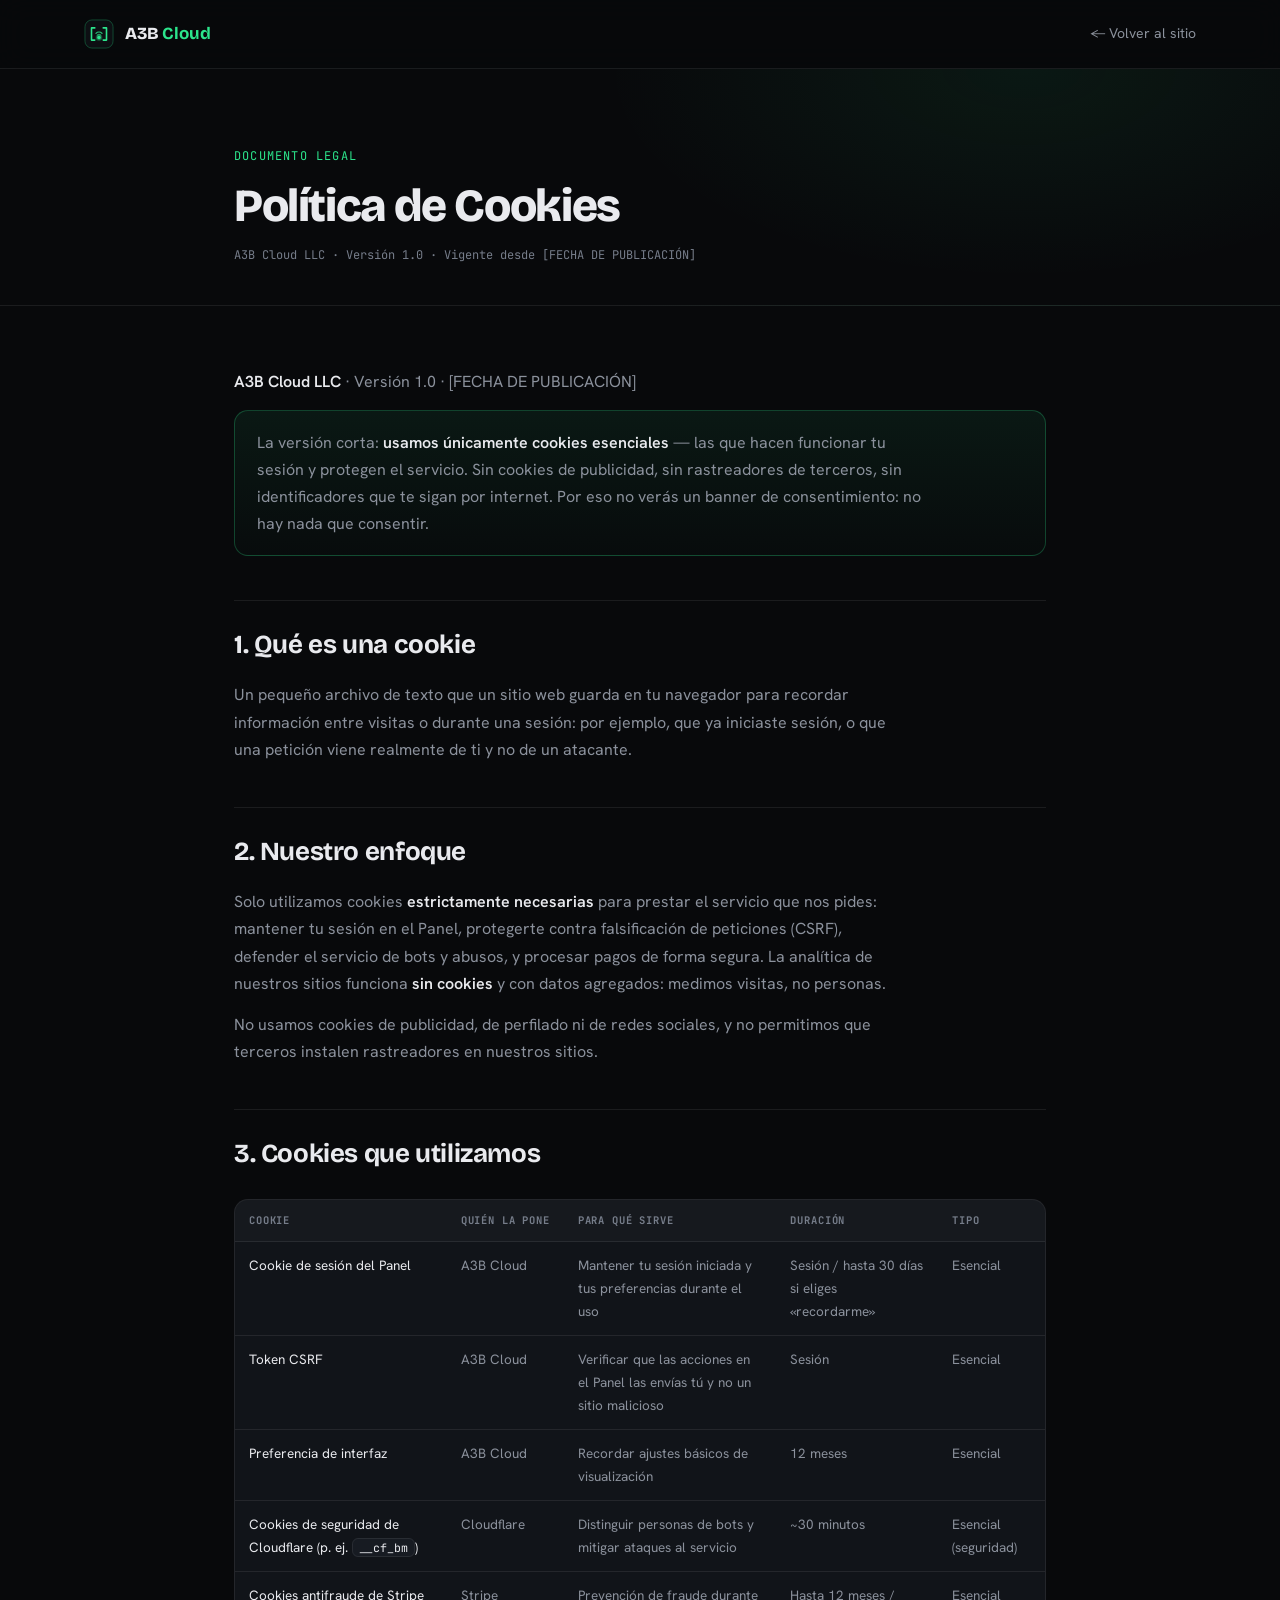
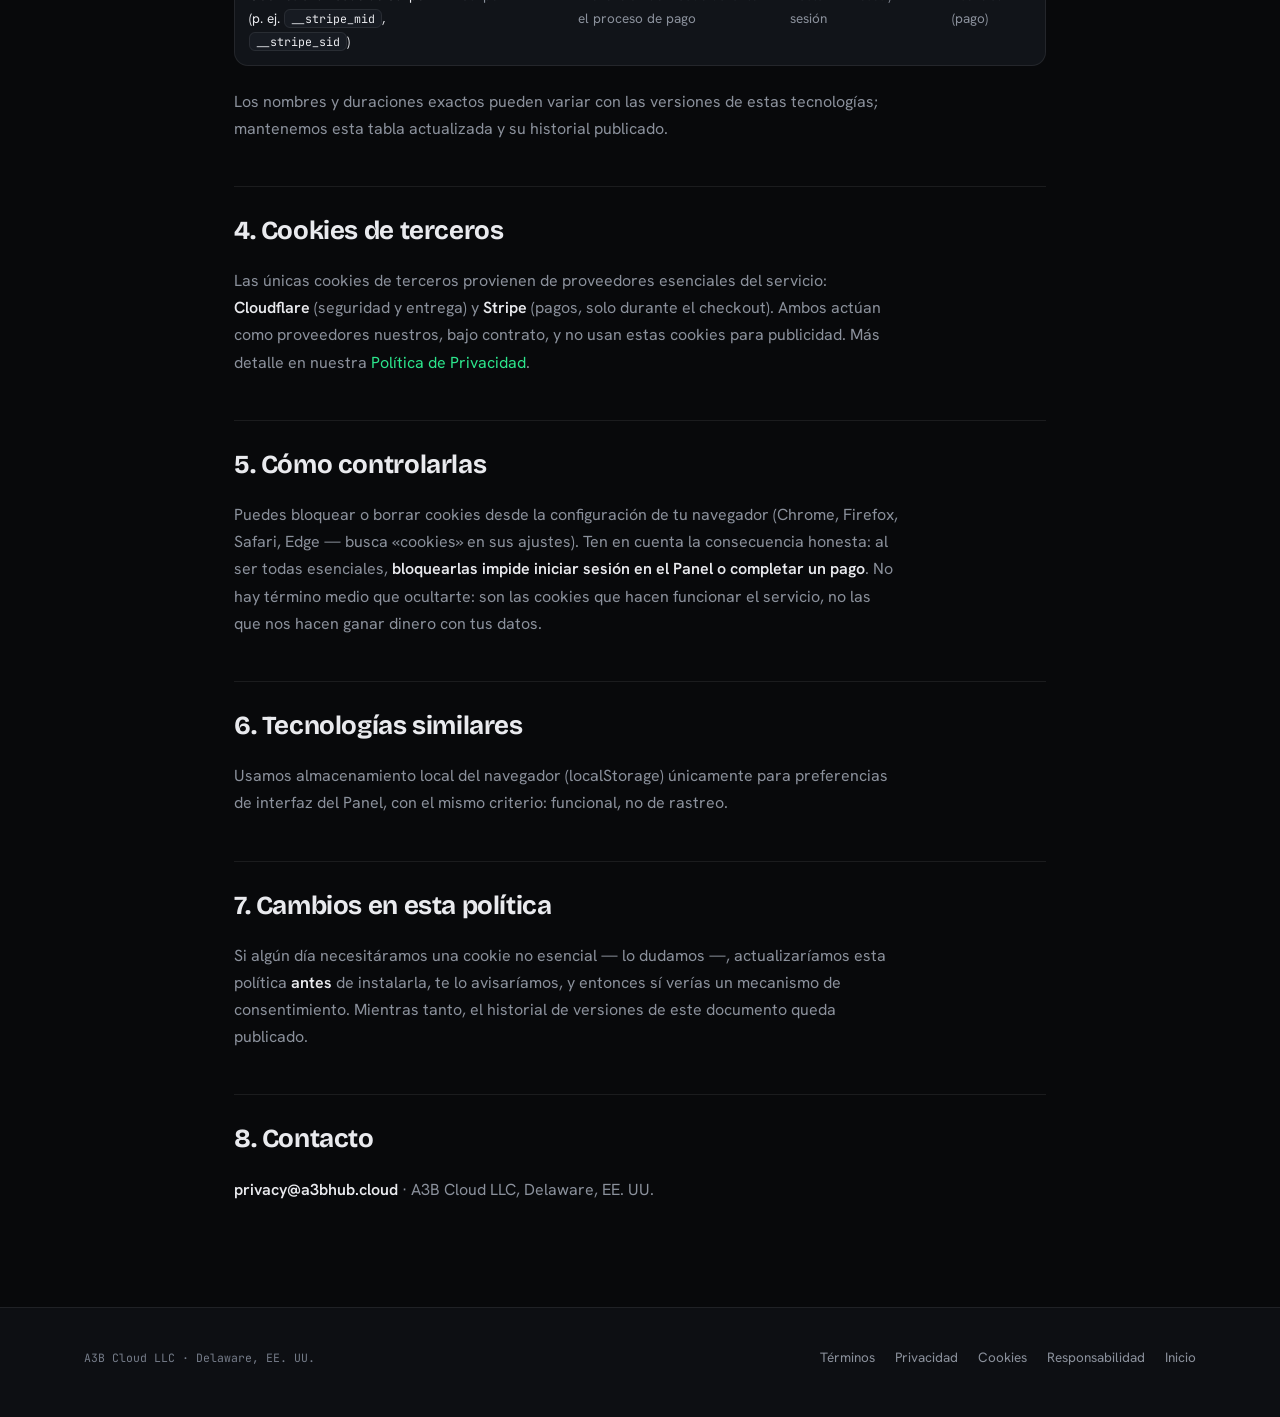
==== cookies.html @ 5ff0d838 "feat(legales): subir 4 paginas legales del template (terminos, privacidad, cookies, responsabilidad)" ====
<!DOCTYPE html>
<html lang="es">
<head>
<meta charset="UTF-8">
<meta name="viewport" content="width=device-width, initial-scale=1">
<title>Política de Cookies — A3B Cloud</title>
<meta name="description" content="Solo cookies esenciales: sesión, seguridad y pago. Sin publicidad, sin rastreadores, sin banner.">
<meta name="theme-color" content="#08090b">
<meta name="robots" content="index,follow">
<link rel="icon" type="image/svg+xml" href="assets/favicon.svg">
<link rel="preconnect" href="https://fonts.googleapis.com">
<link rel="preconnect" href="https://fonts.gstatic.com" crossorigin>
<link href="https://fonts.googleapis.com/css2?family=Bricolage+Grotesque:opsz,wght@12..96,600..800&family=Hanken+Grotesk:wght@400;500;600;700&family=JetBrains+Mono:wght@400;500;700&display=swap" rel="stylesheet">
<style>
:root{--bg:#08090b;--bg-2:#0d0f13;--surface:#111419;--surface-2:#171b22;--text:#e9eaee;--muted:#8b919c;--faint:#767d8a;--signal:#2ce58c;--signal-dim:#1d9c61;--danger:#ff5d5d;--amber:#ffb24d;--border:rgba(255,255,255,.08);--border-2:rgba(255,255,255,.14);--mono:"JetBrains Mono",ui-monospace,monospace;--disp:"Bricolage Grotesque",sans-serif;--body:"Hanken Grotesk",sans-serif}
*{margin:0;padding:0;box-sizing:border-box}
html{scroll-behavior:smooth}
body{background:var(--bg);color:var(--text);font-family:var(--body);font-size:16px;line-height:1.7;-webkit-font-smoothing:antialiased}
::selection{background:var(--signal);color:#04130b}
a{color:var(--signal);text-decoration:none}
a:hover{text-decoration:underline}
:focus-visible{outline:2px solid var(--signal);outline-offset:3px;border-radius:6px}
.wrap{max-width:860px;margin:0 auto;padding:0 24px}
header{position:sticky;top:0;z-index:50;backdrop-filter:blur(14px);background:rgba(8,9,11,.6);border-bottom:1px solid var(--border)}
.nav{display:flex;align-items:center;justify-content:space-between;height:68px;max-width:1160px;margin:0 auto;padding:0 24px}
.brand{display:flex;align-items:center;gap:11px;font-family:var(--disp);font-weight:800;font-size:17px;color:var(--text);letter-spacing:-.01em}
.brand:hover{text-decoration:none}
.brand img{width:30px;height:30px;display:block}
.brand span b{color:var(--signal)}
.nav-back{font-size:14px;color:var(--muted)}
.nav-back:hover{color:var(--text);text-decoration:none}
.doc-hero{padding:72px 0 40px;border-bottom:1px solid var(--border);background:radial-gradient(600px 300px at 80% 0%,rgba(44,229,140,.07),transparent 70%)}
.kicker{font-family:var(--mono);font-size:12px;letter-spacing:.1em;text-transform:uppercase;color:var(--signal)}
.doc-hero h1{font-family:var(--disp);font-weight:800;font-size:clamp(30px,5vw,46px);letter-spacing:-.03em;line-height:1.06;margin-top:14px}
.doc-meta{font-family:var(--mono);font-size:12px;color:var(--faint);margin-top:14px}
main{padding:48px 0 90px}
main h2{font-family:var(--disp);font-weight:700;font-size:clamp(20px,2.6vw,26px);letter-spacing:-.015em;margin:44px 0 14px;padding-top:22px;border-top:1px solid var(--border)}
main h2:first-child{border-top:none;margin-top:0;padding-top:0}
main h1{display:none}
main p{color:var(--muted);margin:14px 0;max-width:74ch}
main p strong,main li strong{color:var(--text);font-weight:600}
main ul,main ol{margin:14px 0 14px 22px;color:var(--muted);max-width:72ch}
main li{margin:8px 0}
main hr{border:0;border-top:1px solid var(--border);margin:36px 0}
main em{color:var(--muted)}
.table-scroll{overflow-x:auto;border:1px solid var(--border);border-radius:14px;margin:22px 0;background:var(--surface)}
main table{width:100%;border-collapse:collapse;min-width:640px;font-size:13.5px}
main th,main td{padding:12px 14px;text-align:left;border-bottom:1px solid var(--border);vertical-align:top;color:var(--muted)}
main th{font-family:var(--mono);font-size:10.5px;letter-spacing:.08em;text-transform:uppercase;color:var(--faint);background:rgba(255,255,255,.02);white-space:nowrap}
main td:first-child{color:var(--text)}
main tr:last-child td{border-bottom:none}
main code{font-family:var(--mono);font-size:.86em;background:var(--surface-2);border:1px solid var(--border);border-radius:6px;padding:1px 6px;color:var(--text)}
.tldr{border:1px solid rgba(44,229,140,.25);background:linear-gradient(180deg,rgba(44,229,140,.07),rgba(44,229,140,.015));border-radius:14px;padding:18px 22px;margin:10px 0 6px}
.tldr p{margin:0;color:var(--muted)}
footer{border-top:1px solid var(--border);padding:38px 0 48px;background:var(--bg-2)}
.foot{max-width:1160px;margin:0 auto;padding:0 24px;display:flex;justify-content:space-between;gap:20px;flex-wrap:wrap;align-items:center}
.foot-links{display:flex;gap:20px;flex-wrap:wrap}
.foot-links a{color:var(--muted);font-size:13.5px}
.foot-links a:hover{color:var(--text);text-decoration:none}
.foot-sub{font-family:var(--mono);font-size:11.5px;color:var(--faint)}
@media(max-width:640px){.doc-hero{padding:52px 0 32px} main{padding:36px 0 70px}}
</style>
</head>
<body>
<!-- ═══════════════════════════════════════════════════════════════
NOTAS INTERNAS — ELIMINAR ESTE BLOQUE ANTES DE PUBLICAR

Corchetes: [FECHA DE PUBLICACIÓN]

IMPORTANTE — verificación técnica antes de publicar:
  · Los NOMBRES de cookies de la tabla son los habituales de cada
    tecnología (sesión Laravel del panel, Cloudflare, Stripe). Antes de
    publicar, abre el panel y el checkout con DevTools → Application →
    Cookies y confirma nombres y duraciones reales; ajusta la tabla.
  · Si añades analítica, chat de soporte u otra herramienta que ponga
    cookies, esta tabla DEBE actualizarse el mismo día.
  · La promesa "sin banner porque no hay nada que consentir" solo se
    sostiene mientras TODAS las cookies sean esenciales. Es un
    diferenciador de marca: protégelo.
═══════════════════════════════════════════════════════════════ -->
<header>
  <div class="nav">
    <a class="brand" href="index.html"><img src="assets/logo-icon.svg" alt=""><span>A3B<b>&nbsp;Cloud</b></span></a>
    <a class="nav-back" href="index.html">← Volver al sitio</a>
  </div>
</header>
<section class="doc-hero">
  <div class="wrap">
    <span class="kicker">Documento legal</span>
    <h1>Política de Cookies</h1>
    <p class="doc-meta">A3B Cloud LLC · Versión 1.0 · Vigente desde [FECHA DE PUBLICACIÓN]</p>
  </div>
</section>
<main>
  <div class="wrap">
<h1>Política de Cookies</h1>
<p><strong>A3B Cloud LLC</strong> · Versión 1.0 · [FECHA DE PUBLICACIÓN]</p>
<div class="tldr"><p>La versión corta: <strong>usamos únicamente cookies esenciales</strong> — las que hacen funcionar tu sesión y protegen el servicio. Sin cookies de publicidad, sin rastreadores de terceros, sin identificadores que te sigan por internet. Por eso no verás un banner de consentimiento: no hay nada que consentir.</p></div>
<h2>1. Qué es una cookie</h2>
<p>Un pequeño archivo de texto que un sitio web guarda en tu navegador para recordar información entre visitas o durante una sesión: por ejemplo, que ya iniciaste sesión, o que una petición viene realmente de ti y no de un atacante.</p>
<h2>2. Nuestro enfoque</h2>
<p>Solo utilizamos cookies <strong>estrictamente necesarias</strong> para prestar el servicio que nos pides: mantener tu sesión en el Panel, protegerte contra falsificación de peticiones (CSRF), defender el servicio de bots y abusos, y procesar pagos de forma segura. La analítica de nuestros sitios funciona <strong>sin cookies</strong> y con datos agregados: medimos visitas, no personas.</p>
<p>No usamos cookies de publicidad, de perfilado ni de redes sociales, y no permitimos que terceros instalen rastreadores en nuestros sitios.</p>
<h2>3. Cookies que utilizamos</h2>
<div class="table-scroll"><table>
<thead>
<tr>
<th>Cookie</th>
<th>Quién la pone</th>
<th>Para qué sirve</th>
<th>Duración</th>
<th>Tipo</th>
</tr>
</thead>
<tbody>
<tr>
<td>Cookie de sesión del Panel</td>
<td>A3B Cloud</td>
<td>Mantener tu sesión iniciada y tus preferencias durante el uso</td>
<td>Sesión / hasta 30 días si eliges «recordarme»</td>
<td>Esencial</td>
</tr>
<tr>
<td>Token CSRF</td>
<td>A3B Cloud</td>
<td>Verificar que las acciones en el Panel las envías tú y no un sitio malicioso</td>
<td>Sesión</td>
<td>Esencial</td>
</tr>
<tr>
<td>Preferencia de interfaz</td>
<td>A3B Cloud</td>
<td>Recordar ajustes básicos de visualización</td>
<td>12 meses</td>
<td>Esencial</td>
</tr>
<tr>
<td>Cookies de seguridad de Cloudflare (p. ej. <code>__cf_bm</code>)</td>
<td>Cloudflare</td>
<td>Distinguir personas de bots y mitigar ataques al servicio</td>
<td>~30 minutos</td>
<td>Esencial (seguridad)</td>
</tr>
<tr>
<td>Cookies antifraude de Stripe (p. ej. <code>__stripe_mid</code>, <code>__stripe_sid</code>)</td>
<td>Stripe</td>
<td>Prevención de fraude durante el proceso de pago</td>
<td>Hasta 12 meses / sesión</td>
<td>Esencial (pago)</td>
</tr>
</tbody>
</table></div>
<p>Los nombres y duraciones exactos pueden variar con las versiones de estas tecnologías; mantenemos esta tabla actualizada y su historial publicado.</p>
<h2>4. Cookies de terceros</h2>
<p>Las únicas cookies de terceros provienen de proveedores esenciales del servicio: <strong>Cloudflare</strong> (seguridad y entrega) y <strong>Stripe</strong> (pagos, solo durante el checkout). Ambos actúan como proveedores nuestros, bajo contrato, y no usan estas cookies para publicidad. Más detalle en nuestra <a href="https://a3bhub.cloud/privacidad.html">Política de Privacidad</a>.</p>
<h2>5. Cómo controlarlas</h2>
<p>Puedes bloquear o borrar cookies desde la configuración de tu navegador (Chrome, Firefox, Safari, Edge — busca «cookies» en sus ajustes). Ten en cuenta la consecuencia honesta: al ser todas esenciales, <strong>bloquearlas impide iniciar sesión en el Panel o completar un pago</strong>. No hay término medio que ocultarte: son las cookies que hacen funcionar el servicio, no las que nos hacen ganar dinero con tus datos.</p>
<h2>6. Tecnologías similares</h2>
<p>Usamos almacenamiento local del navegador (localStorage) únicamente para preferencias de interfaz del Panel, con el mismo criterio: funcional, no de rastreo.</p>
<h2>7. Cambios en esta política</h2>
<p>Si algún día necesitáramos una cookie no esencial — lo dudamos —, actualizaríamos esta política <strong>antes</strong> de instalarla, te lo avisaríamos, y entonces sí verías un mecanismo de consentimiento. Mientras tanto, el historial de versiones de este documento queda publicado.</p>
<h2>8. Contacto</h2>
<p><strong>privacy@a3bhub.cloud</strong> · A3B Cloud LLC, Delaware, EE. UU.</p>
  </div>
</main>
<footer>
  <div class="foot">
    <span class="foot-sub">A3B Cloud LLC · Delaware, EE. UU.</span>
    <nav class="foot-links">
      <a href="terminos.html">Términos</a>
      <a href="privacidad.html">Privacidad</a>
      <a href="cookies.html">Cookies</a>
      <a href="responsabilidad.html">Responsabilidad</a>
      <a href="index.html">Inicio</a>
    </nav>
  </div>
</footer>
</body>
</html>
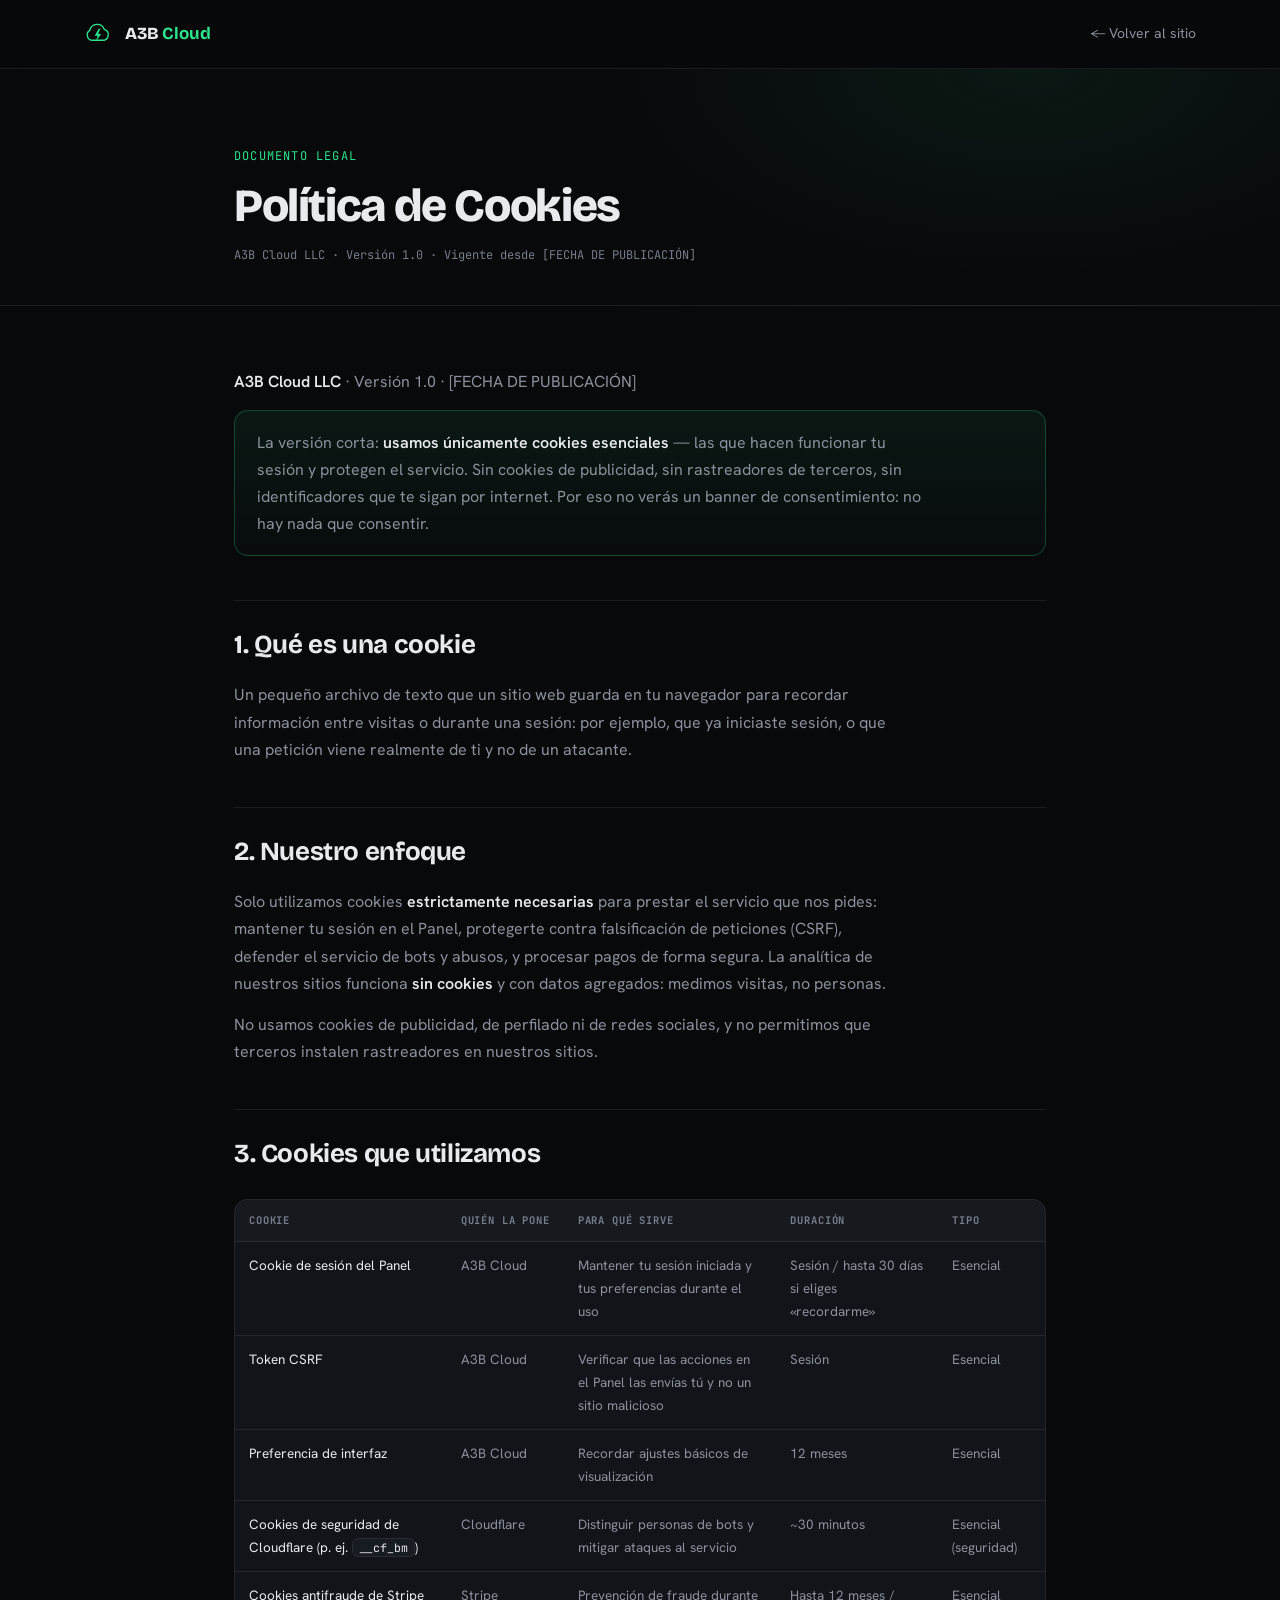
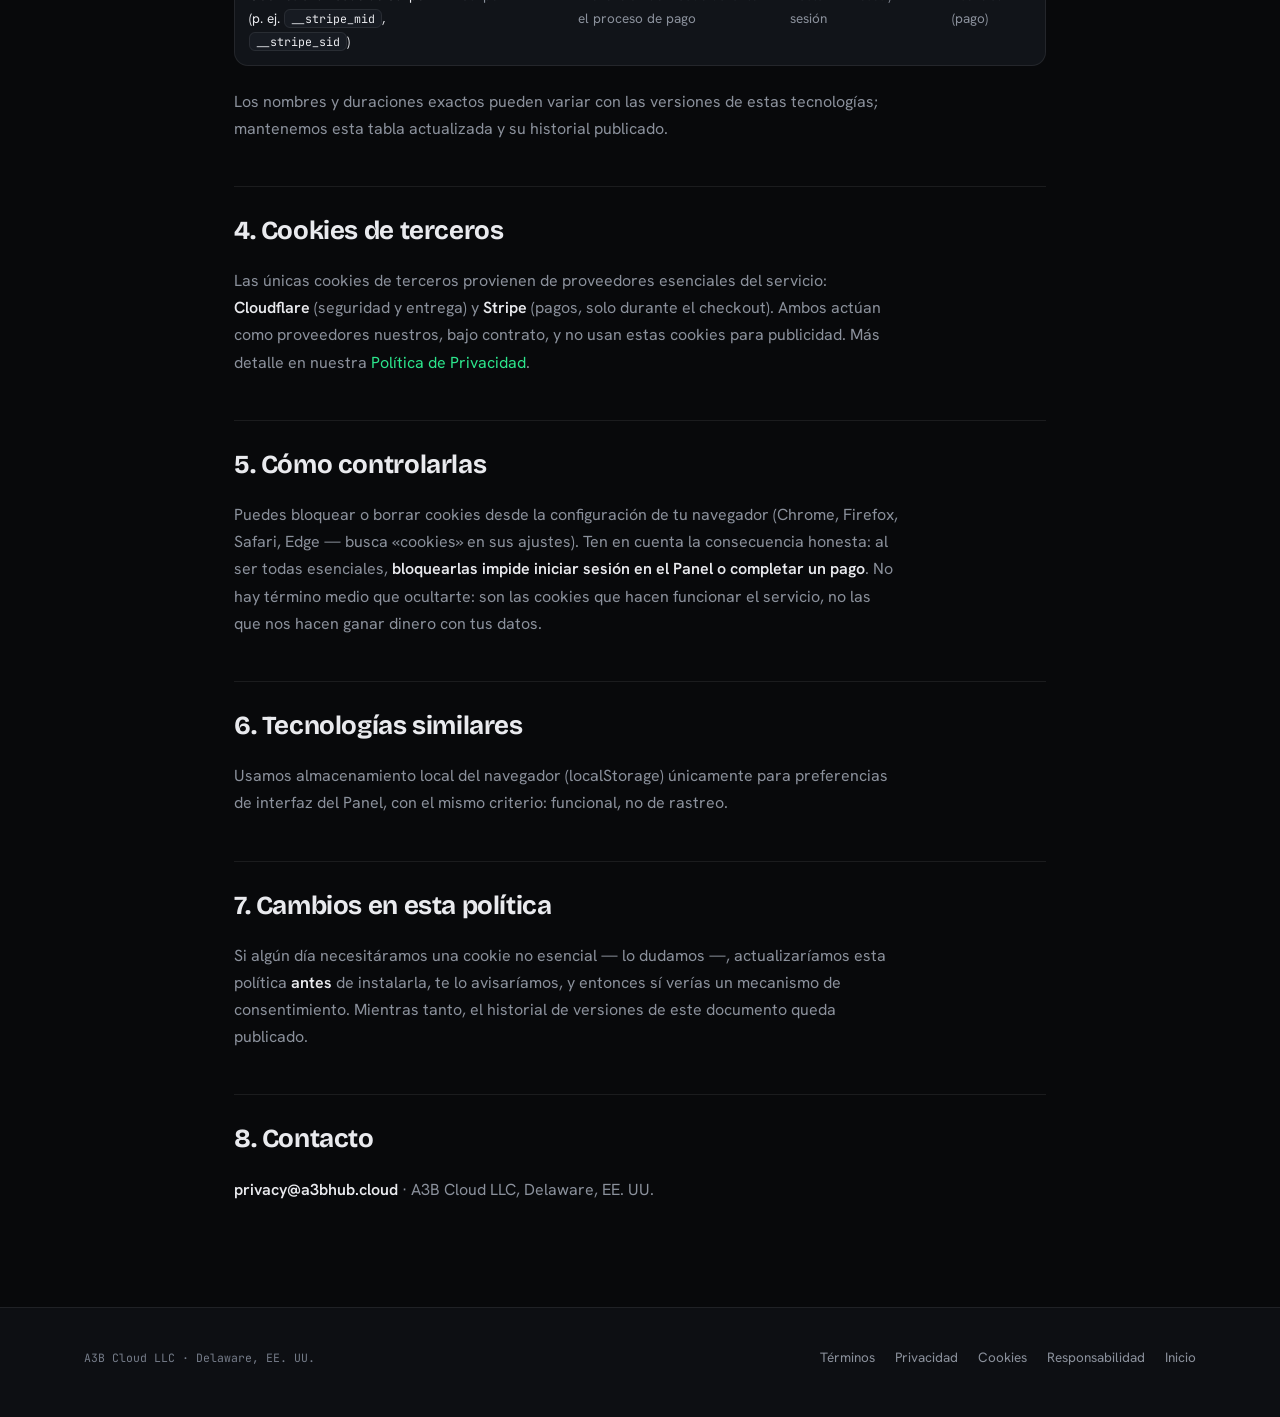
==== commit fa0bbf94: "feat(marca): logo oficial 1A del handoff — favicon, iconos, wordmark Reemplazo del logo temporal (as" ====
--- a/cookies.html
+++ b/cookies.html
@@ -5,9 +5,12 @@
 <meta name="viewport" content="width=device-width, initial-scale=1">
 <title>Política de Cookies — A3B Cloud</title>
 <meta name="description" content="Solo cookies esenciales: sesión, seguridad y pago. Sin publicidad, sin rastreadores, sin banner.">
-<meta name="theme-color" content="#08090b">
+<meta name="theme-color" content="#0D1211">
 <meta name="robots" content="index,follow">
 <link rel="icon" type="image/svg+xml" href="assets/favicon.svg">
+<link rel="icon" href="assets/favicon-32.png" sizes="32x32">
+<link rel="apple-touch-icon" href="assets/apple-touch-icon-180.png">
+<link rel="manifest" href="assets/site.webmanifest">
 <link rel="preconnect" href="https://fonts.googleapis.com">
 <link rel="preconnect" href="https://fonts.gstatic.com" crossorigin>
 <link href="https://fonts.googleapis.com/css2?family=Bricolage+Grotesque:opsz,wght@12..96,600..800&family=Hanken+Grotesk:wght@400;500;600;700&family=JetBrains+Mono:wght@400;500;700&display=swap" rel="stylesheet">
@@ -80,7 +83,7 @@
 ═══════════════════════════════════════════════════════════════ -->
 <header>
   <div class="nav">
-    <a class="brand" href="index.html"><img src="assets/logo-icon.svg" alt=""><span>A3B<b>&nbsp;Cloud</b></span></a>
+    <a class="brand" href="index.html"><img src="assets/icono-oscuro.svg" alt=""><span>A3B<b>&nbsp;Cloud</b></span></a>
     <a class="nav-back" href="index.html">← Volver al sitio</a>
   </div>
 </header>
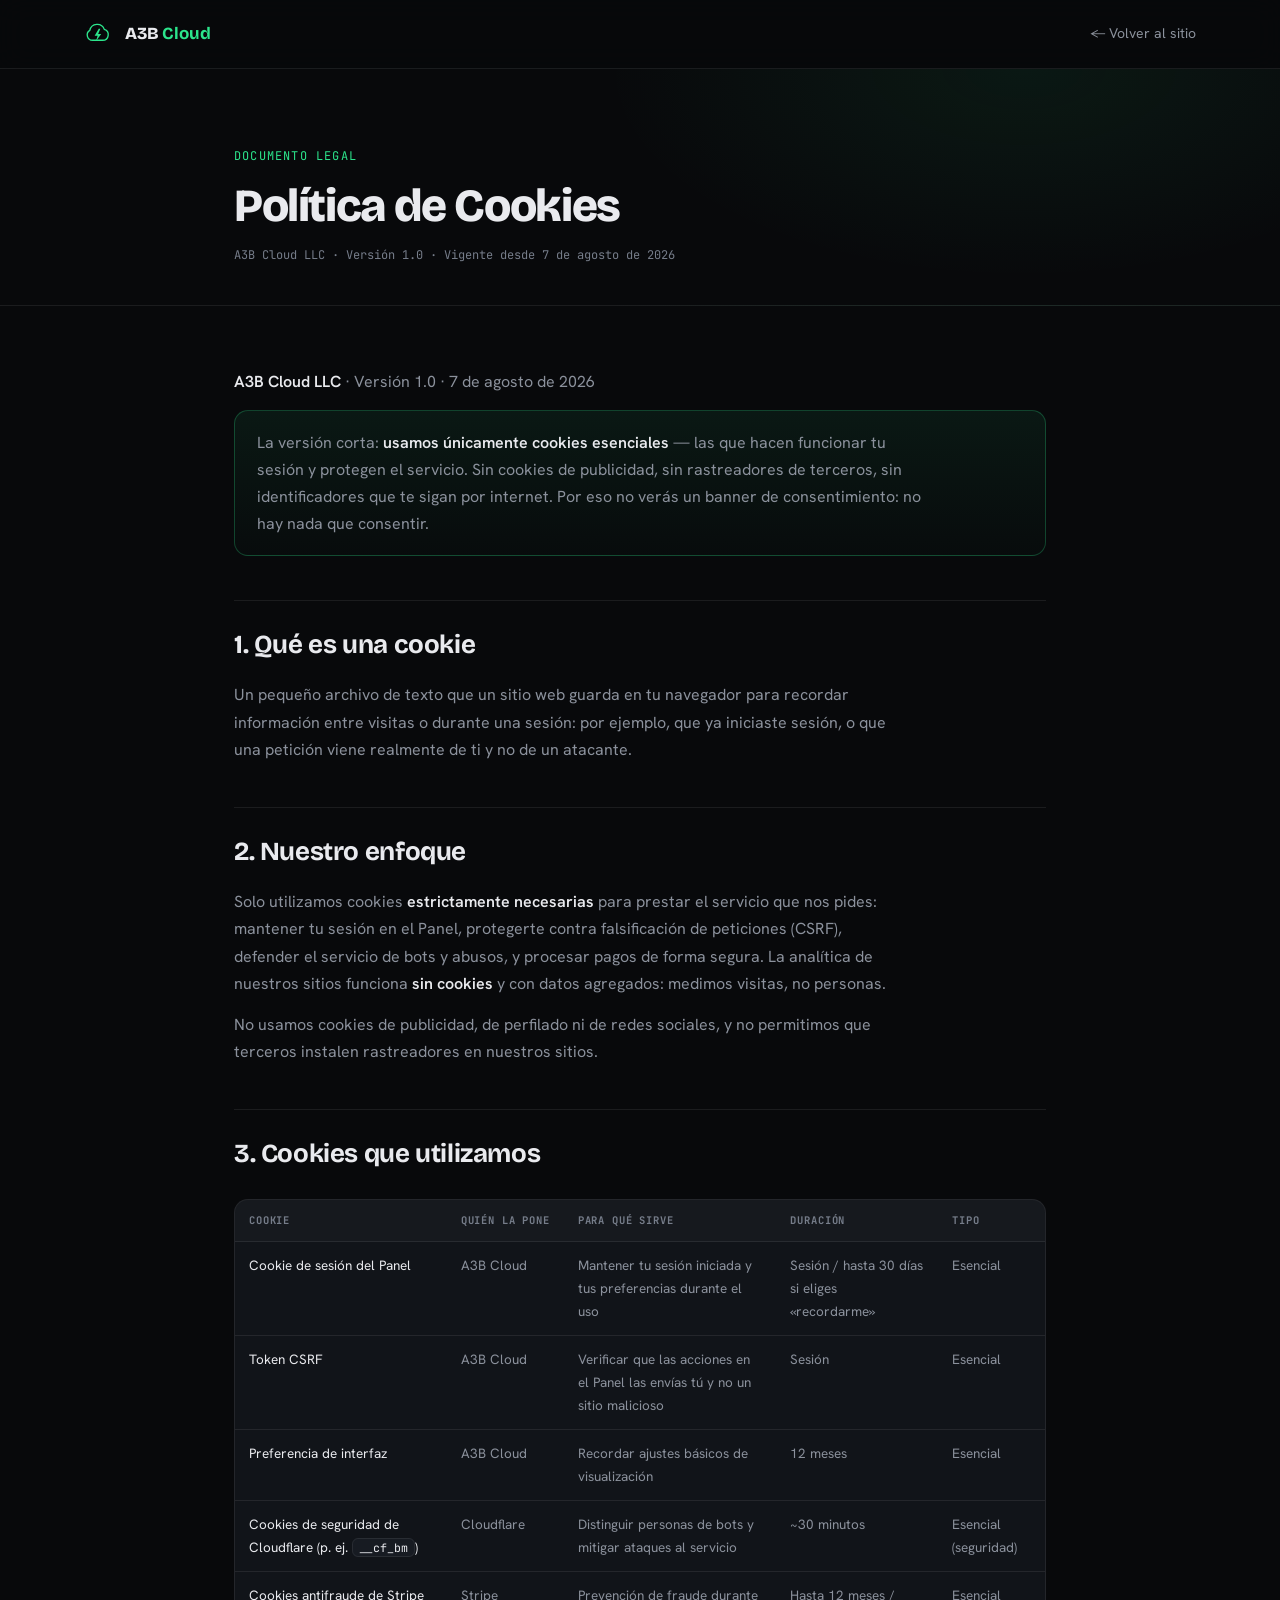
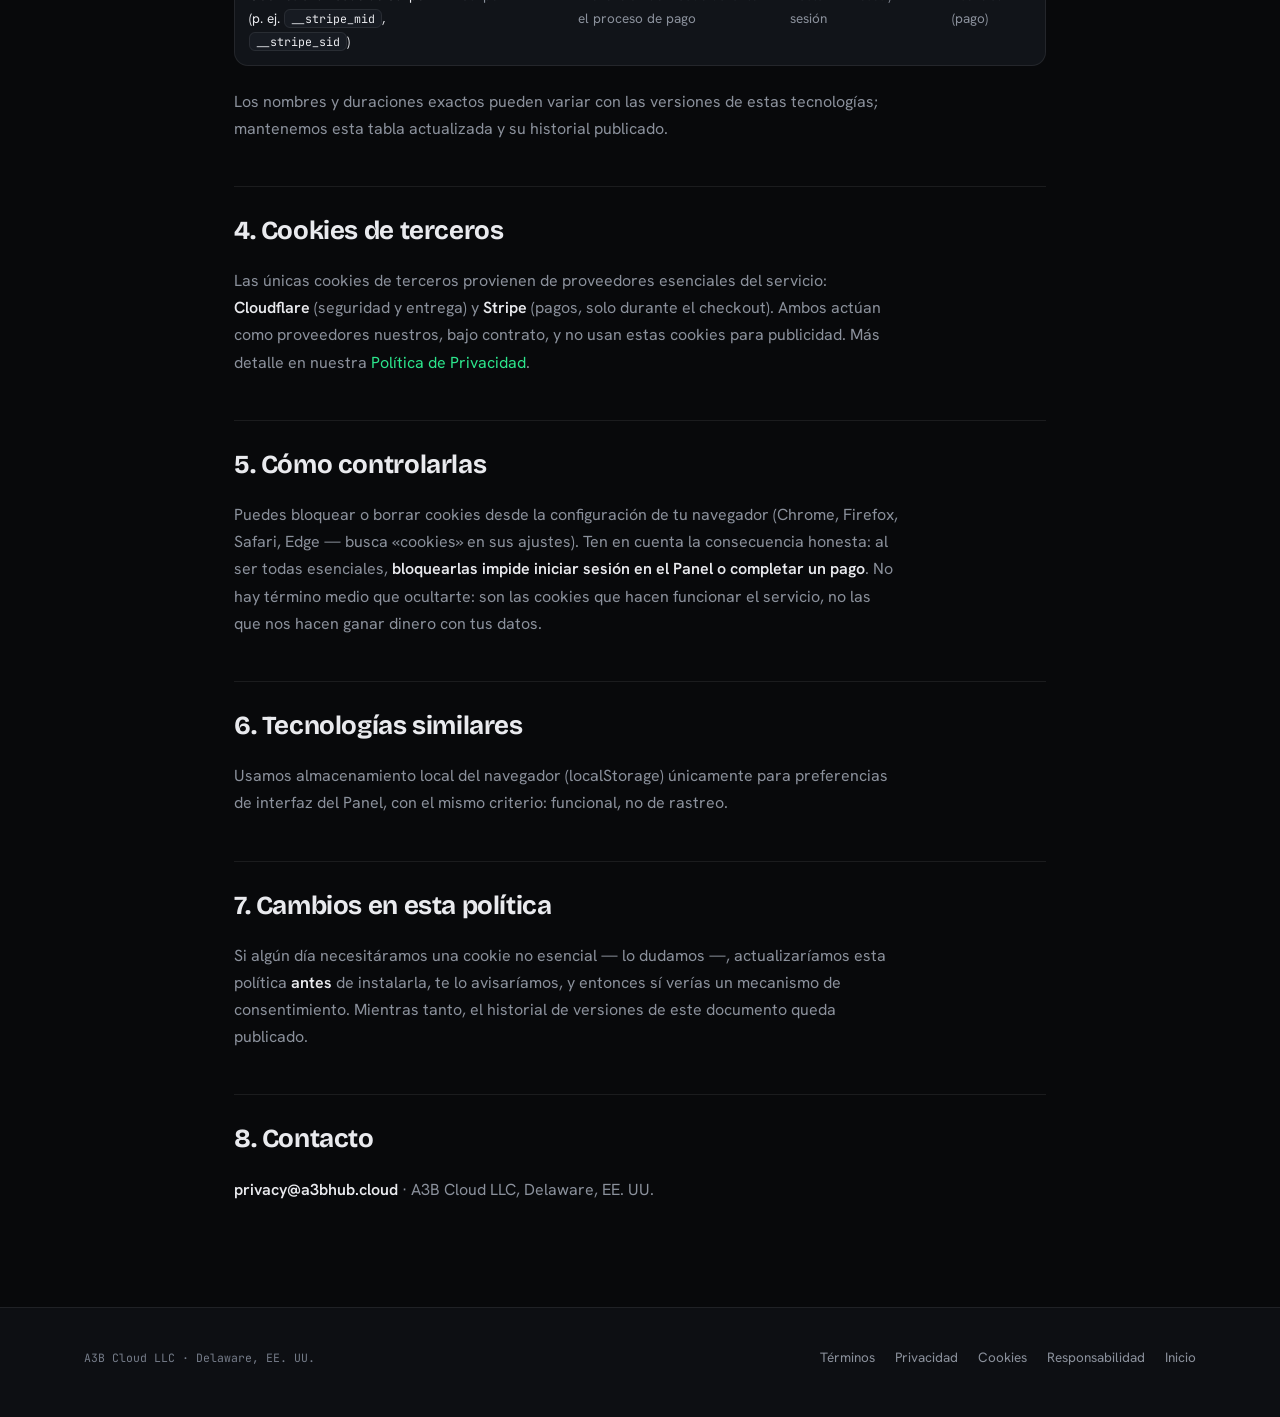
==== commit 68cb601f: "legal: publicar terminos/privacidad/cookies/responsabilidad - Rellenar [FECHA DE PUBLICACION] con 7 " ====
--- a/cookies.html
+++ b/cookies.html
@@ -65,22 +65,6 @@
 </style>
 </head>
 <body>
-<!-- ═══════════════════════════════════════════════════════════════
-NOTAS INTERNAS — ELIMINAR ESTE BLOQUE ANTES DE PUBLICAR
-
-Corchetes: [FECHA DE PUBLICACIÓN]
-
-IMPORTANTE — verificación técnica antes de publicar:
-  · Los NOMBRES de cookies de la tabla son los habituales de cada
-    tecnología (sesión Laravel del panel, Cloudflare, Stripe). Antes de
-    publicar, abre el panel y el checkout con DevTools → Application →
-    Cookies y confirma nombres y duraciones reales; ajusta la tabla.
-  · Si añades analítica, chat de soporte u otra herramienta que ponga
-    cookies, esta tabla DEBE actualizarse el mismo día.
-  · La promesa "sin banner porque no hay nada que consentir" solo se
-    sostiene mientras TODAS las cookies sean esenciales. Es un
-    diferenciador de marca: protégelo.
-═══════════════════════════════════════════════════════════════ -->
 <header>
   <div class="nav">
     <a class="brand" href="index.html"><img src="assets/icono-oscuro.svg" alt=""><span>A3B<b>&nbsp;Cloud</b></span></a>
@@ -91,13 +75,13 @@
   <div class="wrap">
     <span class="kicker">Documento legal</span>
     <h1>Política de Cookies</h1>
-    <p class="doc-meta">A3B Cloud LLC · Versión 1.0 · Vigente desde [FECHA DE PUBLICACIÓN]</p>
+    <p class="doc-meta">A3B Cloud LLC · Versión 1.0 · Vigente desde 7 de agosto de 2026</p>
   </div>
 </section>
 <main>
   <div class="wrap">
 <h1>Política de Cookies</h1>
-<p><strong>A3B Cloud LLC</strong> · Versión 1.0 · [FECHA DE PUBLICACIÓN]</p>
+<p><strong>A3B Cloud LLC</strong> · Versión 1.0 · 7 de agosto de 2026</p>
 <div class="tldr"><p>La versión corta: <strong>usamos únicamente cookies esenciales</strong> — las que hacen funcionar tu sesión y protegen el servicio. Sin cookies de publicidad, sin rastreadores de terceros, sin identificadores que te sigan por internet. Por eso no verás un banner de consentimiento: no hay nada que consentir.</p></div>
 <h2>1. Qué es una cookie</h2>
 <p>Un pequeño archivo de texto que un sitio web guarda en tu navegador para recordar información entre visitas o durante una sesión: por ejemplo, que ya iniciaste sesión, o que una petición viene realmente de ti y no de un atacante.</p>
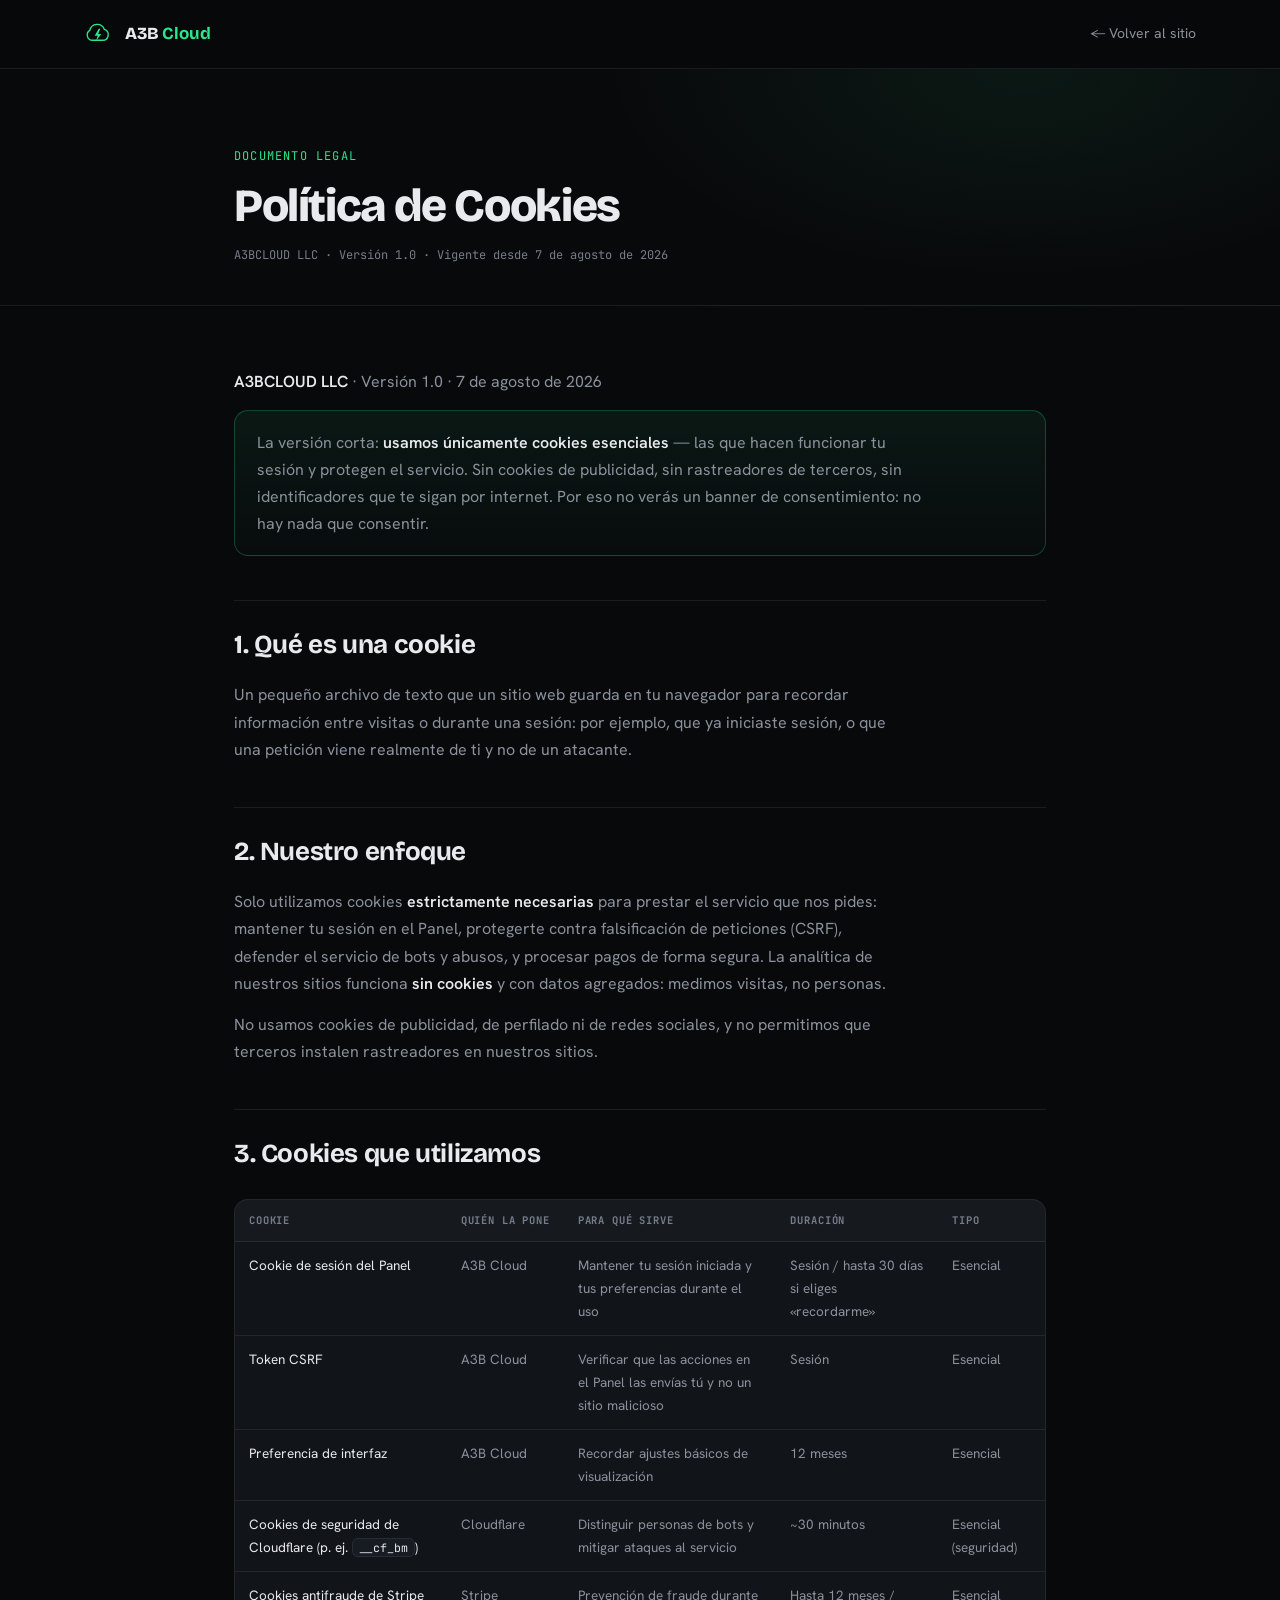
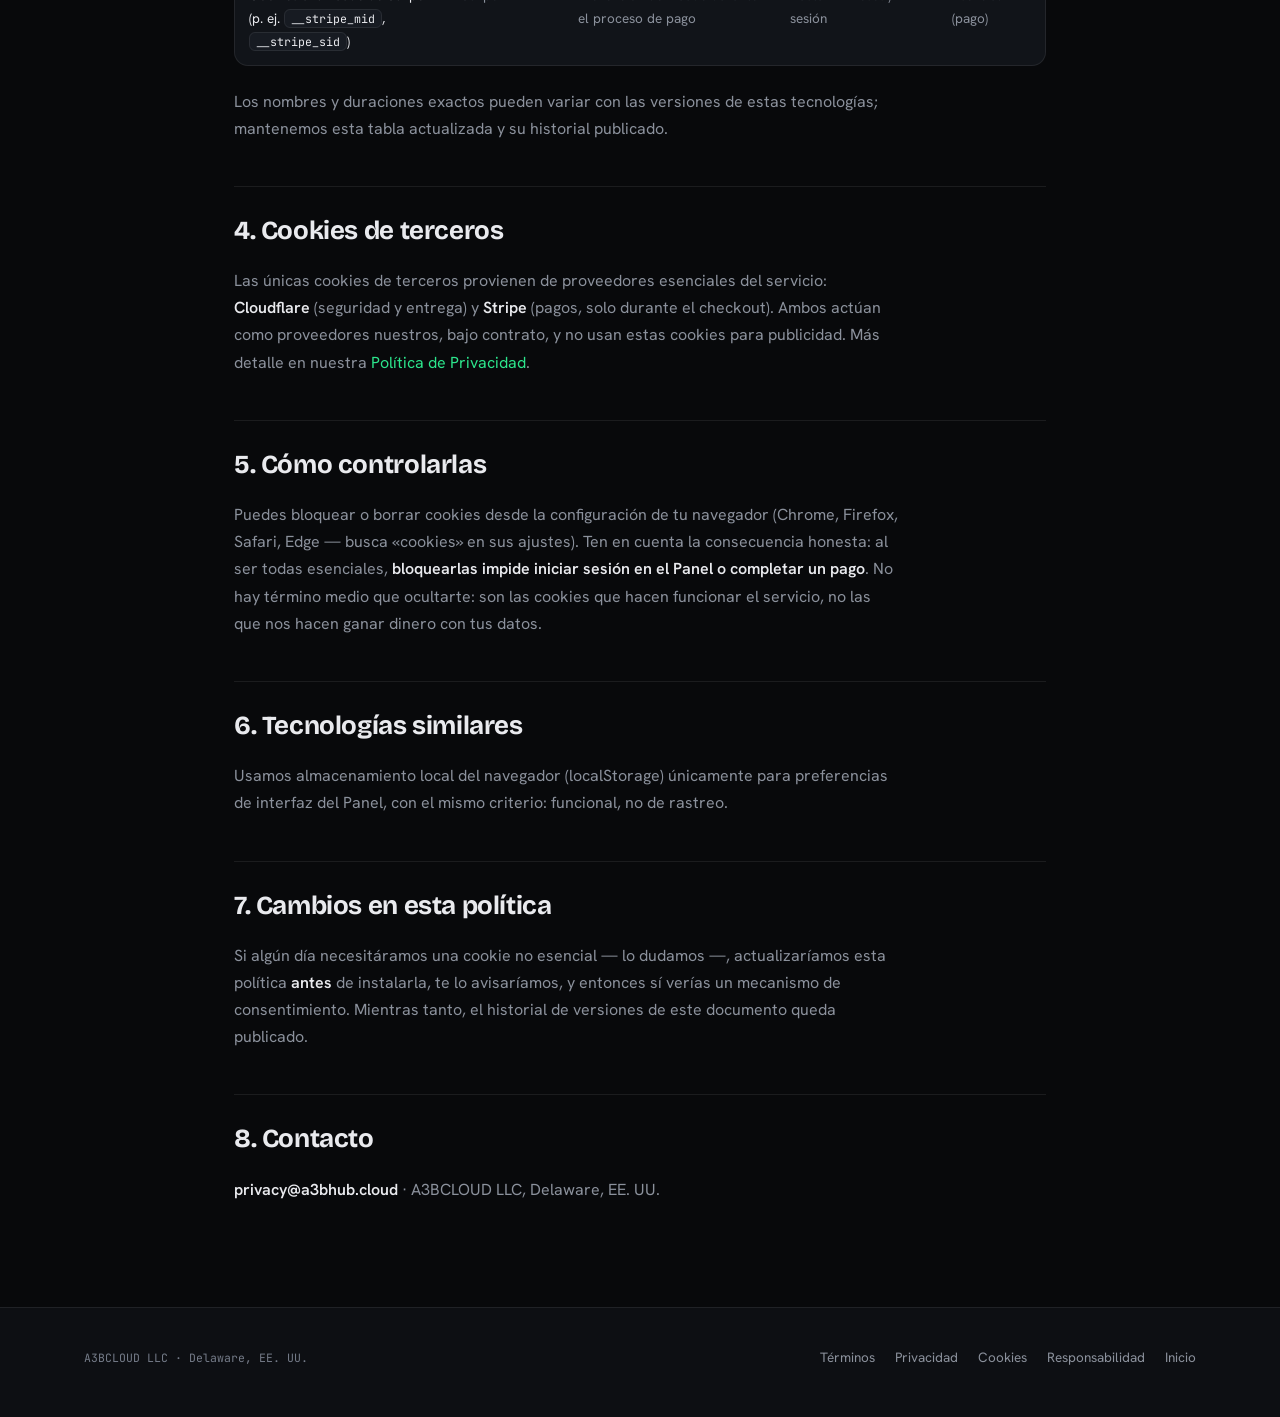
==== commit c848584d: "legal: nombre corporativo real A3BCLOUD LLC (pegado) Correccion. En el commit anterior use 'A3B Clou" ====
--- a/cookies.html
+++ b/cookies.html
@@ -75,13 +75,13 @@
   <div class="wrap">
     <span class="kicker">Documento legal</span>
     <h1>Política de Cookies</h1>
-    <p class="doc-meta">A3B Cloud LLC · Versión 1.0 · Vigente desde 7 de agosto de 2026</p>
+    <p class="doc-meta">A3BCLOUD LLC · Versión 1.0 · Vigente desde 7 de agosto de 2026</p>
   </div>
 </section>
 <main>
   <div class="wrap">
 <h1>Política de Cookies</h1>
-<p><strong>A3B Cloud LLC</strong> · Versión 1.0 · 7 de agosto de 2026</p>
+<p><strong>A3BCLOUD LLC</strong> · Versión 1.0 · 7 de agosto de 2026</p>
 <div class="tldr"><p>La versión corta: <strong>usamos únicamente cookies esenciales</strong> — las que hacen funcionar tu sesión y protegen el servicio. Sin cookies de publicidad, sin rastreadores de terceros, sin identificadores que te sigan por internet. Por eso no verás un banner de consentimiento: no hay nada que consentir.</p></div>
 <h2>1. Qué es una cookie</h2>
 <p>Un pequeño archivo de texto que un sitio web guarda en tu navegador para recordar información entre visitas o durante una sesión: por ejemplo, que ya iniciaste sesión, o que una petición viene realmente de ti y no de un atacante.</p>
@@ -147,12 +147,12 @@
 <h2>7. Cambios en esta política</h2>
 <p>Si algún día necesitáramos una cookie no esencial — lo dudamos —, actualizaríamos esta política <strong>antes</strong> de instalarla, te lo avisaríamos, y entonces sí verías un mecanismo de consentimiento. Mientras tanto, el historial de versiones de este documento queda publicado.</p>
 <h2>8. Contacto</h2>
-<p><strong>privacy@a3bhub.cloud</strong> · A3B Cloud LLC, Delaware, EE. UU.</p>
+<p><strong>privacy@a3bhub.cloud</strong> · A3BCLOUD LLC, Delaware, EE. UU.</p>
   </div>
 </main>
 <footer>
   <div class="foot">
-    <span class="foot-sub">A3B Cloud LLC · Delaware, EE. UU.</span>
+    <span class="foot-sub">A3BCLOUD LLC · Delaware, EE. UU.</span>
     <nav class="foot-links">
       <a href="terminos.html">Términos</a>
       <a href="privacidad.html">Privacidad</a>
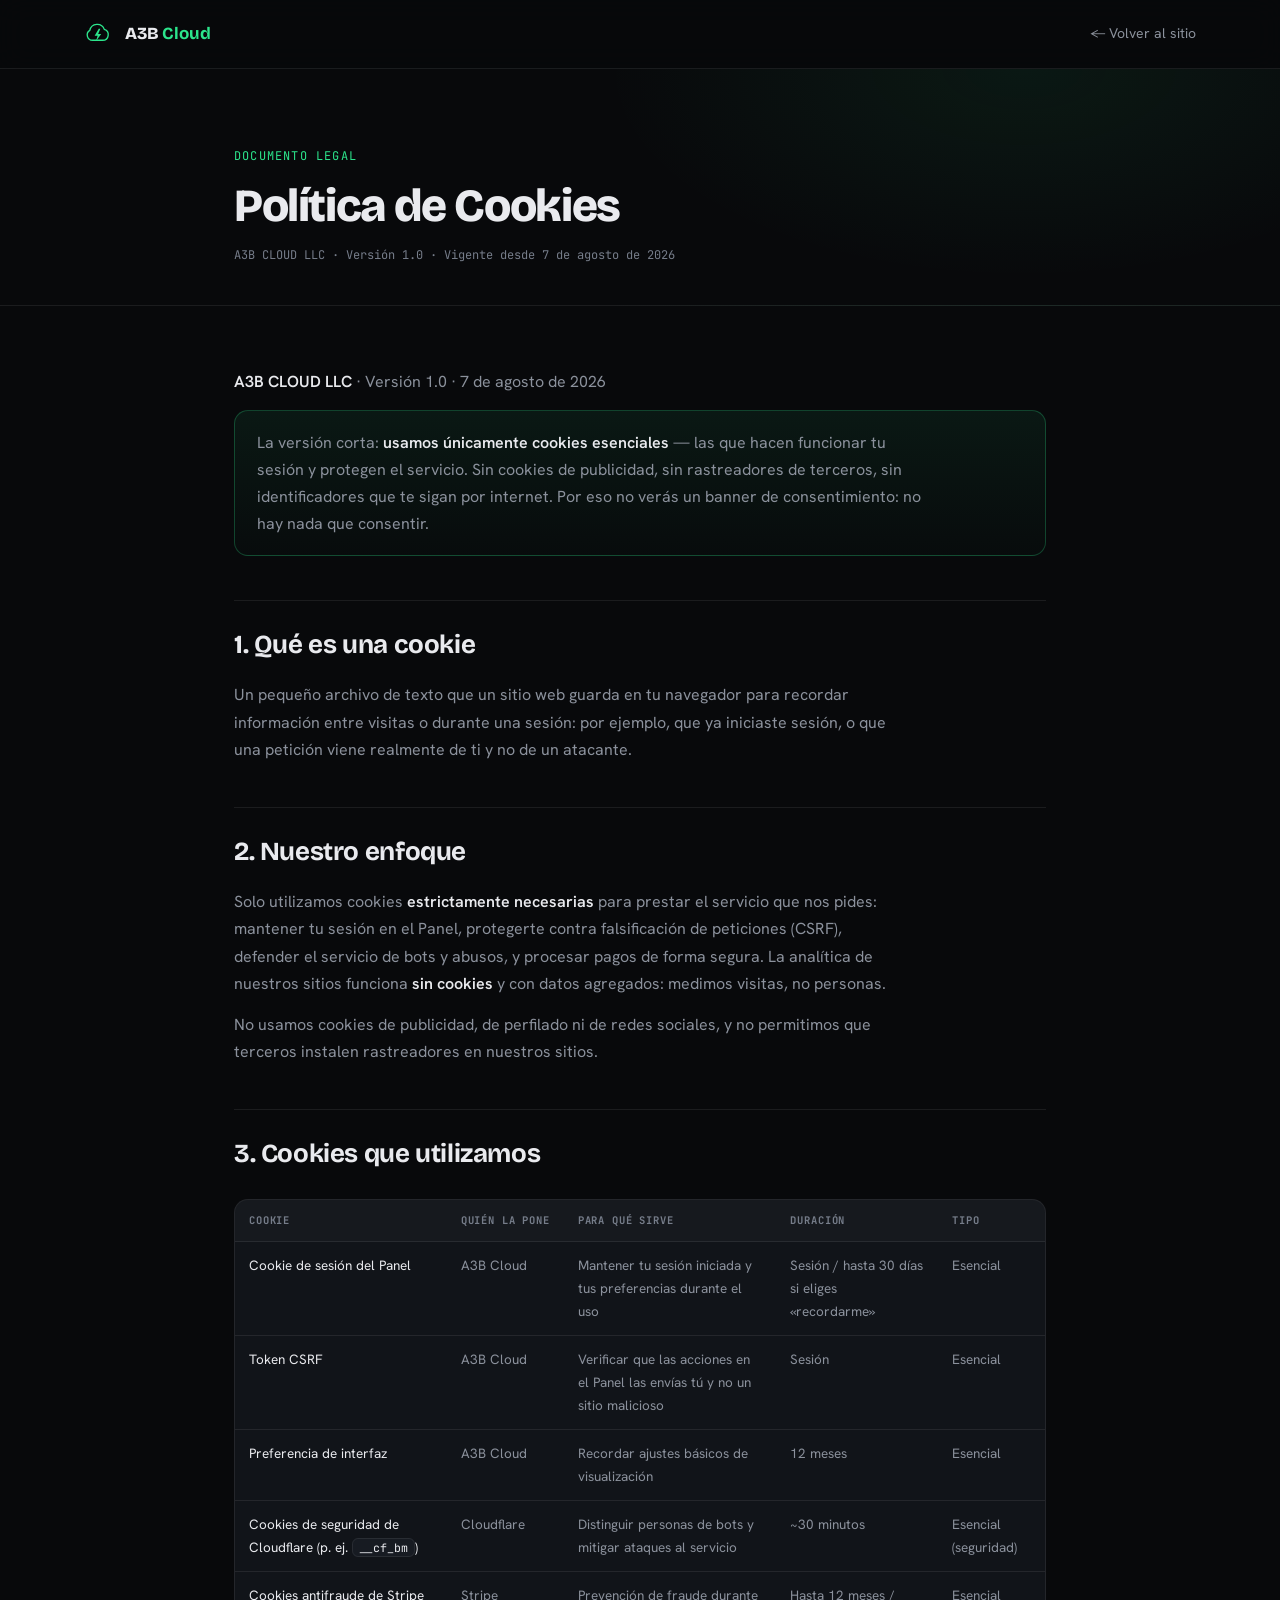
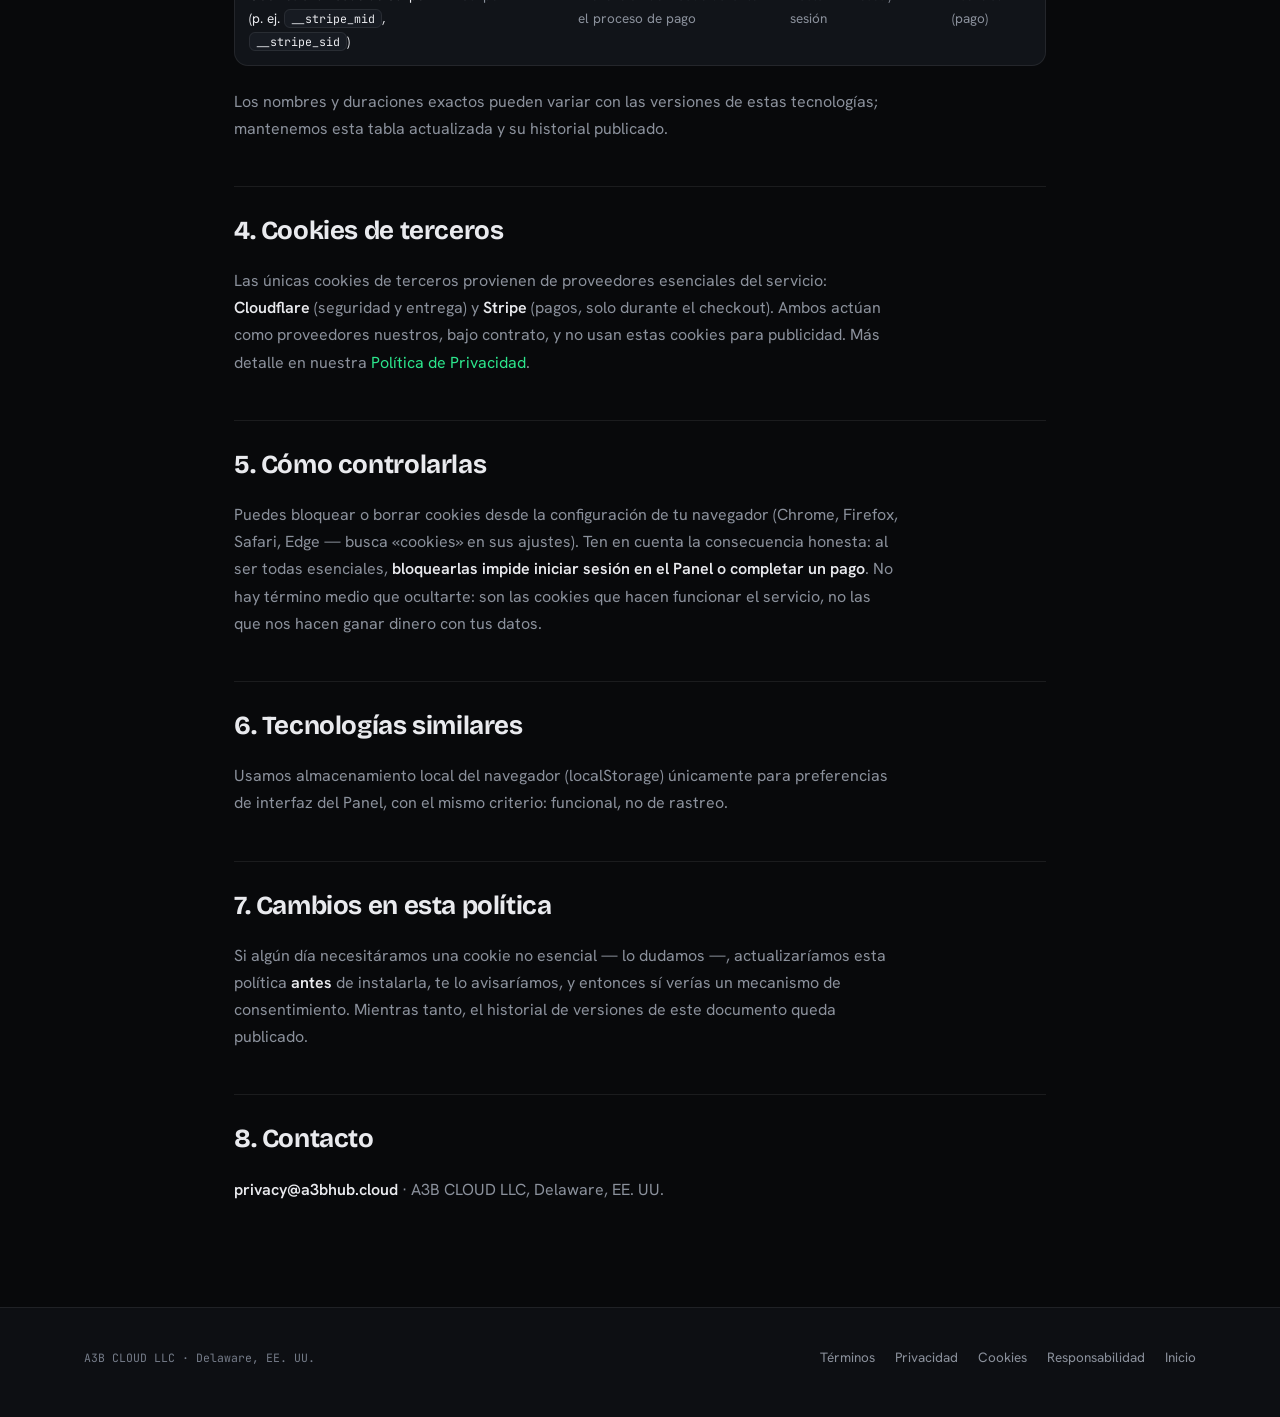
==== commit 8561b9fd: "legal: nombre correcto 'A3B CLOUD LLC' (con espacio, no pegado) Correccion final. La ortografia ofic" ====
--- a/cookies.html
+++ b/cookies.html
@@ -75,13 +75,13 @@
   <div class="wrap">
     <span class="kicker">Documento legal</span>
     <h1>Política de Cookies</h1>
-    <p class="doc-meta">A3BCLOUD LLC · Versión 1.0 · Vigente desde 7 de agosto de 2026</p>
+    <p class="doc-meta">A3B CLOUD LLC · Versión 1.0 · Vigente desde 7 de agosto de 2026</p>
   </div>
 </section>
 <main>
   <div class="wrap">
 <h1>Política de Cookies</h1>
-<p><strong>A3BCLOUD LLC</strong> · Versión 1.0 · 7 de agosto de 2026</p>
+<p><strong>A3B CLOUD LLC</strong> · Versión 1.0 · 7 de agosto de 2026</p>
 <div class="tldr"><p>La versión corta: <strong>usamos únicamente cookies esenciales</strong> — las que hacen funcionar tu sesión y protegen el servicio. Sin cookies de publicidad, sin rastreadores de terceros, sin identificadores que te sigan por internet. Por eso no verás un banner de consentimiento: no hay nada que consentir.</p></div>
 <h2>1. Qué es una cookie</h2>
 <p>Un pequeño archivo de texto que un sitio web guarda en tu navegador para recordar información entre visitas o durante una sesión: por ejemplo, que ya iniciaste sesión, o que una petición viene realmente de ti y no de un atacante.</p>
@@ -147,12 +147,12 @@
 <h2>7. Cambios en esta política</h2>
 <p>Si algún día necesitáramos una cookie no esencial — lo dudamos —, actualizaríamos esta política <strong>antes</strong> de instalarla, te lo avisaríamos, y entonces sí verías un mecanismo de consentimiento. Mientras tanto, el historial de versiones de este documento queda publicado.</p>
 <h2>8. Contacto</h2>
-<p><strong>privacy@a3bhub.cloud</strong> · A3BCLOUD LLC, Delaware, EE. UU.</p>
+<p><strong>privacy@a3bhub.cloud</strong> · A3B CLOUD LLC, Delaware, EE. UU.</p>
   </div>
 </main>
 <footer>
   <div class="foot">
-    <span class="foot-sub">A3BCLOUD LLC · Delaware, EE. UU.</span>
+    <span class="foot-sub">A3B CLOUD LLC · Delaware, EE. UU.</span>
     <nav class="foot-links">
       <a href="terminos.html">Términos</a>
       <a href="privacidad.html">Privacidad</a>
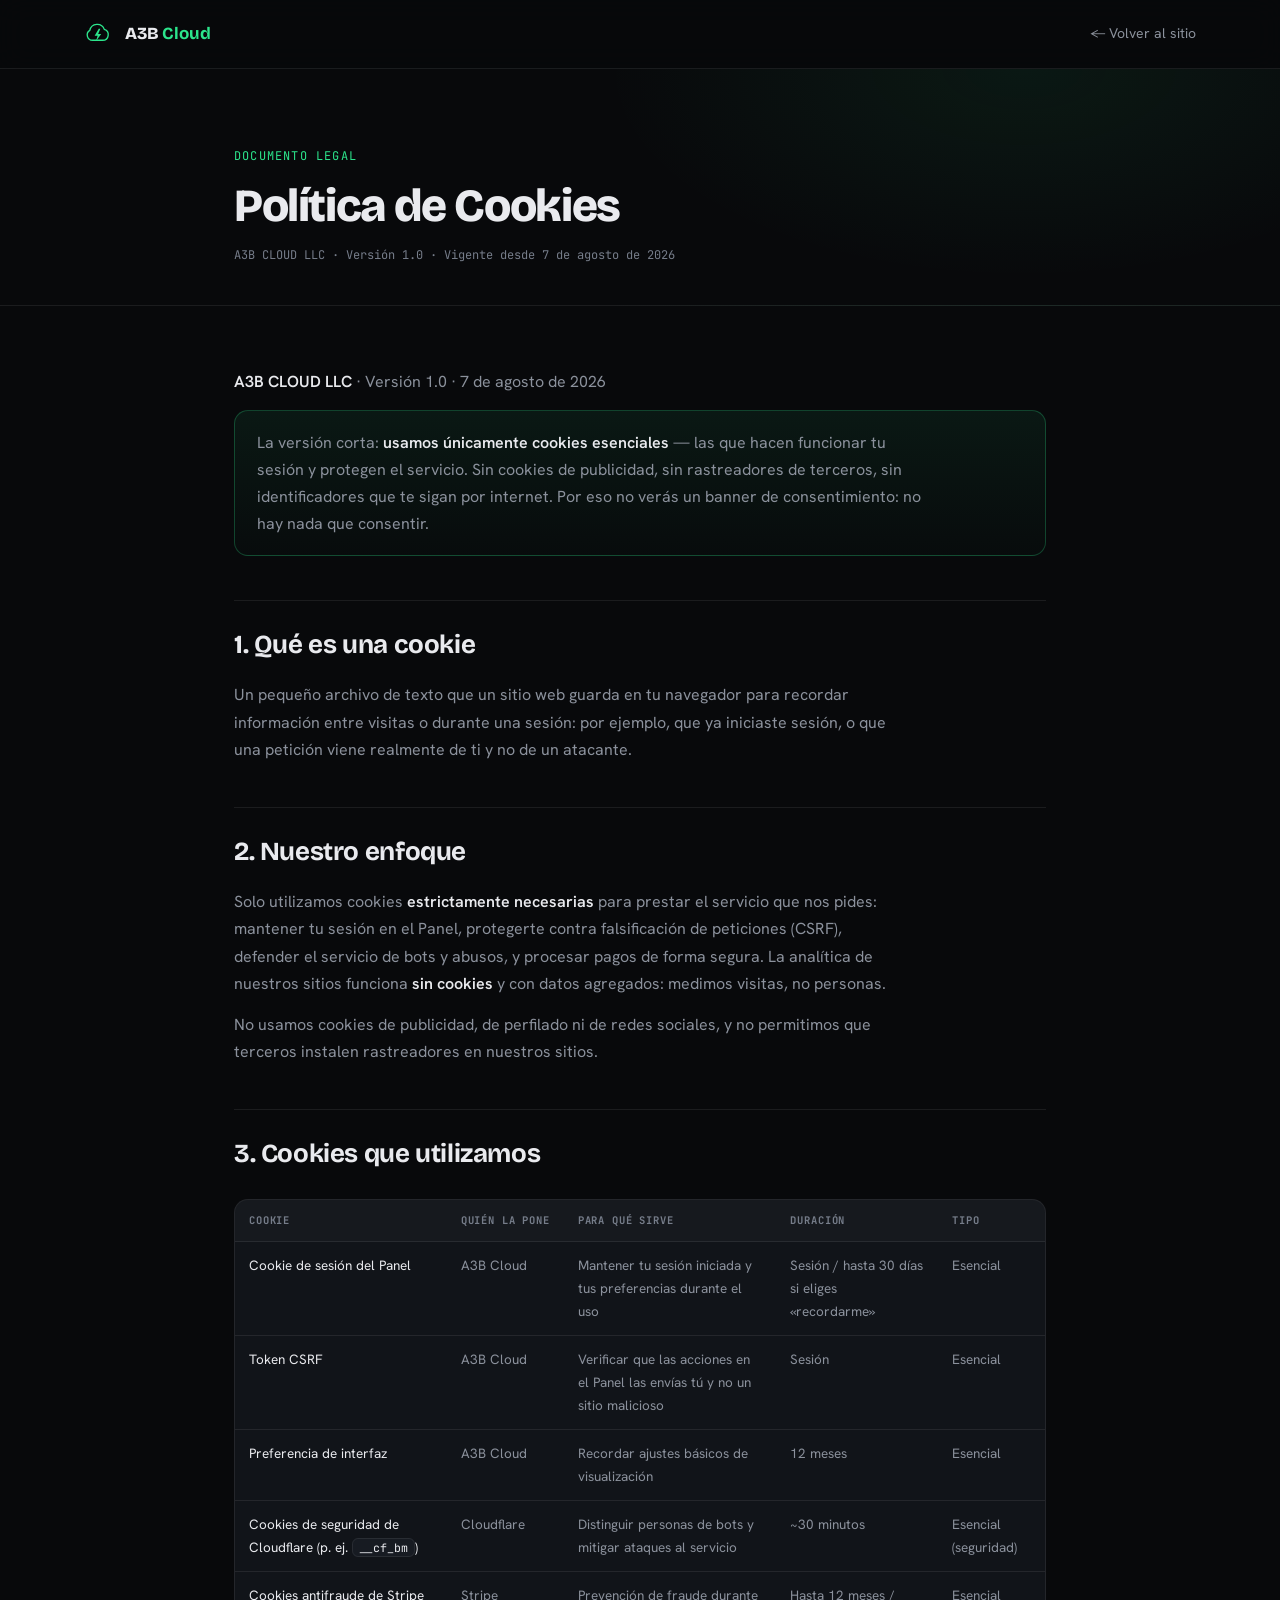
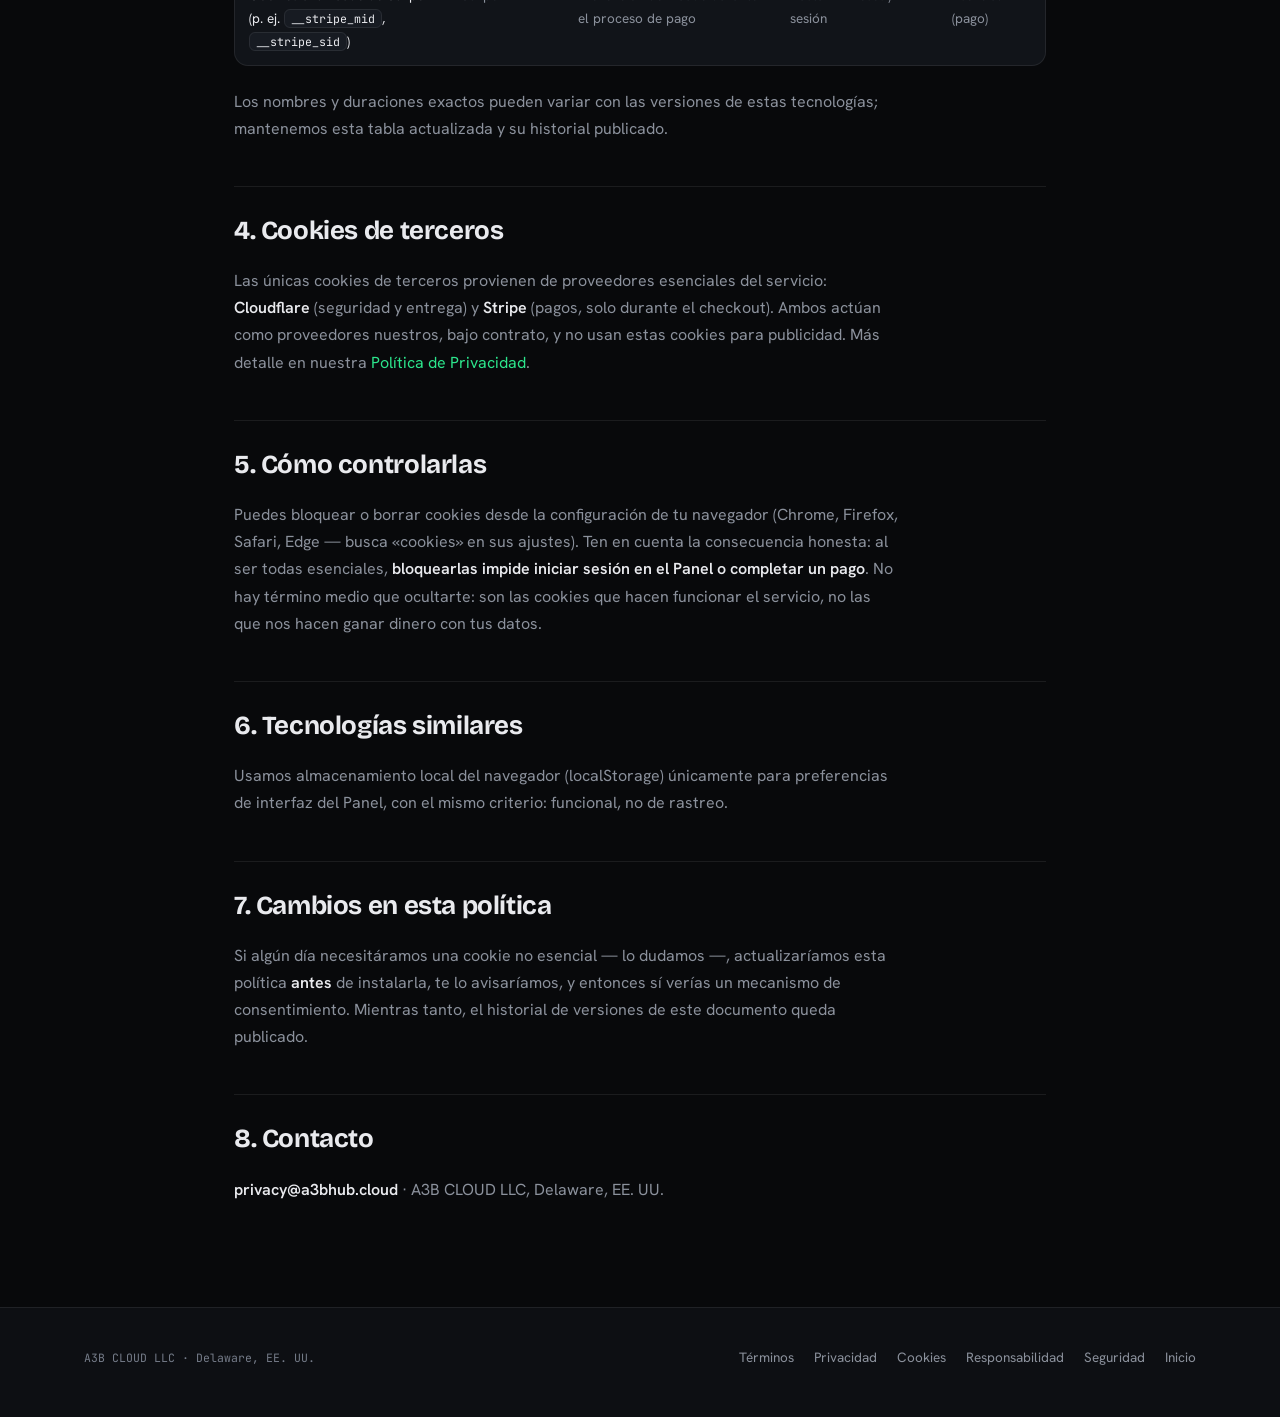
==== commit a51f4a13: "feat: pagina Seguridad honesta + link en footer de todas las paginas Nueva pagina /seguridad.html co" ====
--- a/cookies.html
+++ b/cookies.html
@@ -158,6 +158,7 @@
       <a href="privacidad.html">Privacidad</a>
       <a href="cookies.html">Cookies</a>
       <a href="responsabilidad.html">Responsabilidad</a>
+      <a href="seguridad.html">Seguridad</a>
       <a href="index.html">Inicio</a>
     </nav>
   </div>
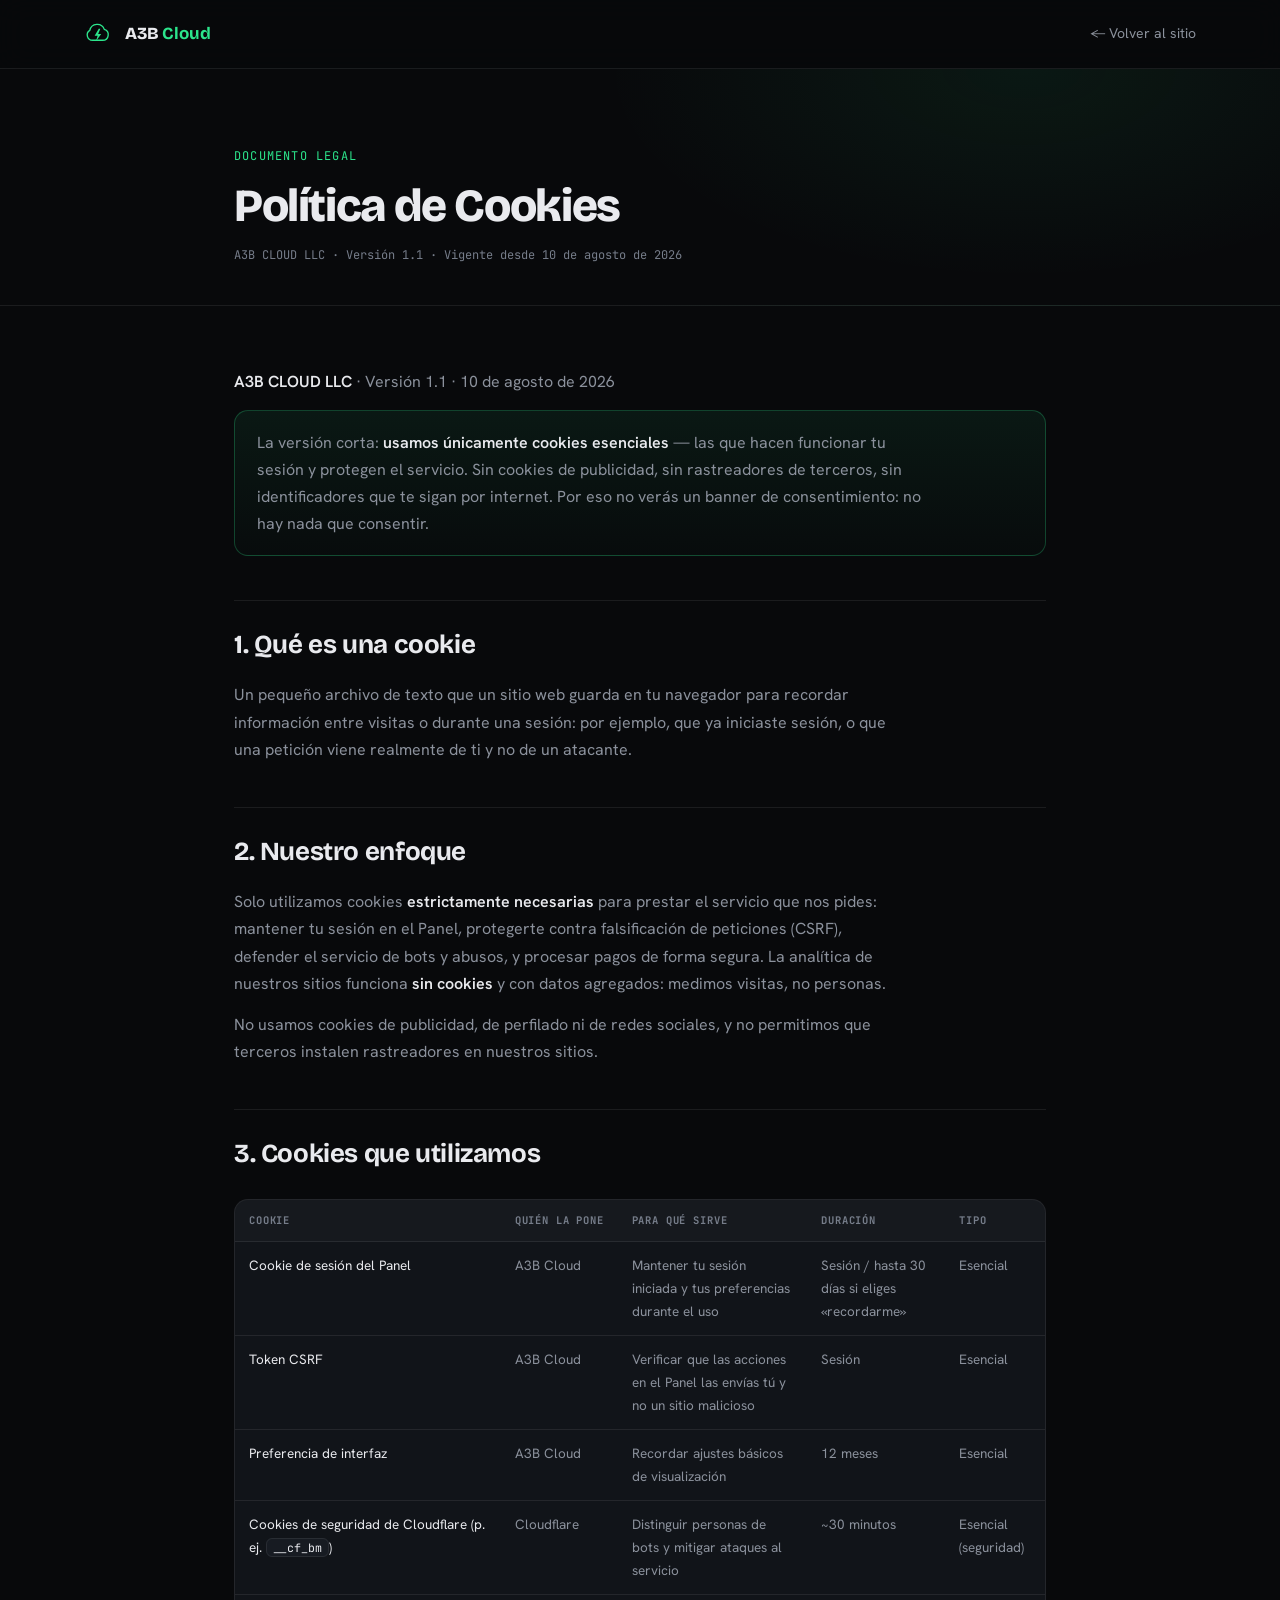
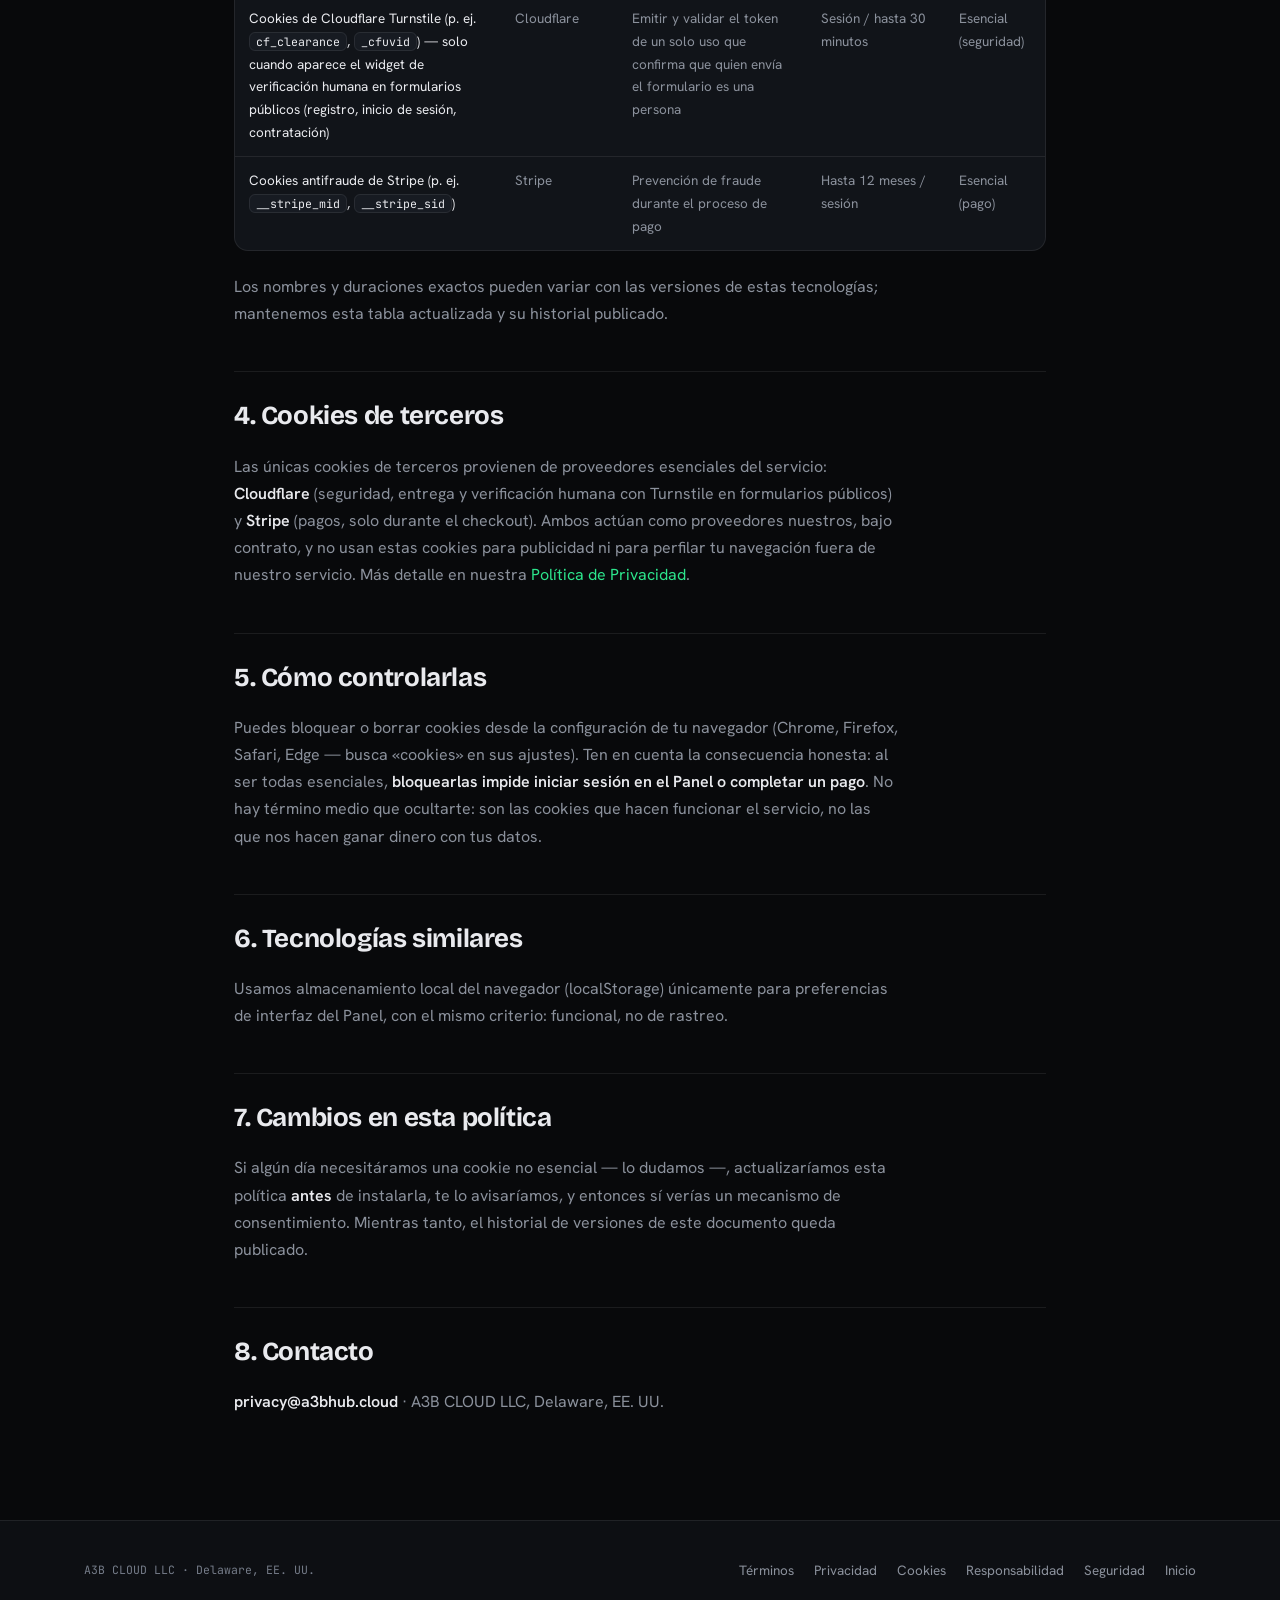
==== commit 2267729c: "legal: privacidad v2.1 + cookies v1.1 — Turnstile, Deploy AI, consentimiento Actualizacion de los le" ====
--- a/cookies.html
+++ b/cookies.html
@@ -75,13 +75,13 @@
   <div class="wrap">
     <span class="kicker">Documento legal</span>
     <h1>Política de Cookies</h1>
-    <p class="doc-meta">A3B CLOUD LLC · Versión 1.0 · Vigente desde 7 de agosto de 2026</p>
+    <p class="doc-meta">A3B CLOUD LLC · Versión 1.1 · Vigente desde 10 de agosto de 2026</p>
   </div>
 </section>
 <main>
   <div class="wrap">
 <h1>Política de Cookies</h1>
-<p><strong>A3B CLOUD LLC</strong> · Versión 1.0 · 7 de agosto de 2026</p>
+<p><strong>A3B CLOUD LLC</strong> · Versión 1.1 · 10 de agosto de 2026</p>
 <div class="tldr"><p>La versión corta: <strong>usamos únicamente cookies esenciales</strong> — las que hacen funcionar tu sesión y protegen el servicio. Sin cookies de publicidad, sin rastreadores de terceros, sin identificadores que te sigan por internet. Por eso no verás un banner de consentimiento: no hay nada que consentir.</p></div>
 <h2>1. Qué es una cookie</h2>
 <p>Un pequeño archivo de texto que un sitio web guarda en tu navegador para recordar información entre visitas o durante una sesión: por ejemplo, que ya iniciaste sesión, o que una petición viene realmente de ti y no de un atacante.</p>
@@ -129,6 +129,13 @@
 <td>Esencial (seguridad)</td>
 </tr>
 <tr>
+<td>Cookies de Cloudflare Turnstile (p. ej. <code>cf_clearance</code>, <code>_cfuvid</code>) — solo cuando aparece el widget de verificación humana en formularios públicos (registro, inicio de sesión, contratación)</td>
+<td>Cloudflare</td>
+<td>Emitir y validar el token de un solo uso que confirma que quien envía el formulario es una persona</td>
+<td>Sesión / hasta 30 minutos</td>
+<td>Esencial (seguridad)</td>
+</tr>
+<tr>
 <td>Cookies antifraude de Stripe (p. ej. <code>__stripe_mid</code>, <code>__stripe_sid</code>)</td>
 <td>Stripe</td>
 <td>Prevención de fraude durante el proceso de pago</td>
@@ -139,7 +146,7 @@
 </table></div>
 <p>Los nombres y duraciones exactos pueden variar con las versiones de estas tecnologías; mantenemos esta tabla actualizada y su historial publicado.</p>
 <h2>4. Cookies de terceros</h2>
-<p>Las únicas cookies de terceros provienen de proveedores esenciales del servicio: <strong>Cloudflare</strong> (seguridad y entrega) y <strong>Stripe</strong> (pagos, solo durante el checkout). Ambos actúan como proveedores nuestros, bajo contrato, y no usan estas cookies para publicidad. Más detalle en nuestra <a href="https://a3bhub.cloud/privacidad.html">Política de Privacidad</a>.</p>
+<p>Las únicas cookies de terceros provienen de proveedores esenciales del servicio: <strong>Cloudflare</strong> (seguridad, entrega y verificación humana con Turnstile en formularios públicos) y <strong>Stripe</strong> (pagos, solo durante el checkout). Ambos actúan como proveedores nuestros, bajo contrato, y no usan estas cookies para publicidad ni para perfilar tu navegación fuera de nuestro servicio. Más detalle en nuestra <a href="https://a3bhub.cloud/privacidad.html">Política de Privacidad</a>.</p>
 <h2>5. Cómo controlarlas</h2>
 <p>Puedes bloquear o borrar cookies desde la configuración de tu navegador (Chrome, Firefox, Safari, Edge — busca «cookies» en sus ajustes). Ten en cuenta la consecuencia honesta: al ser todas esenciales, <strong>bloquearlas impide iniciar sesión en el Panel o completar un pago</strong>. No hay término medio que ocultarte: son las cookies que hacen funcionar el servicio, no las que nos hacen ganar dinero con tus datos.</p>
 <h2>6. Tecnologías similares</h2>
